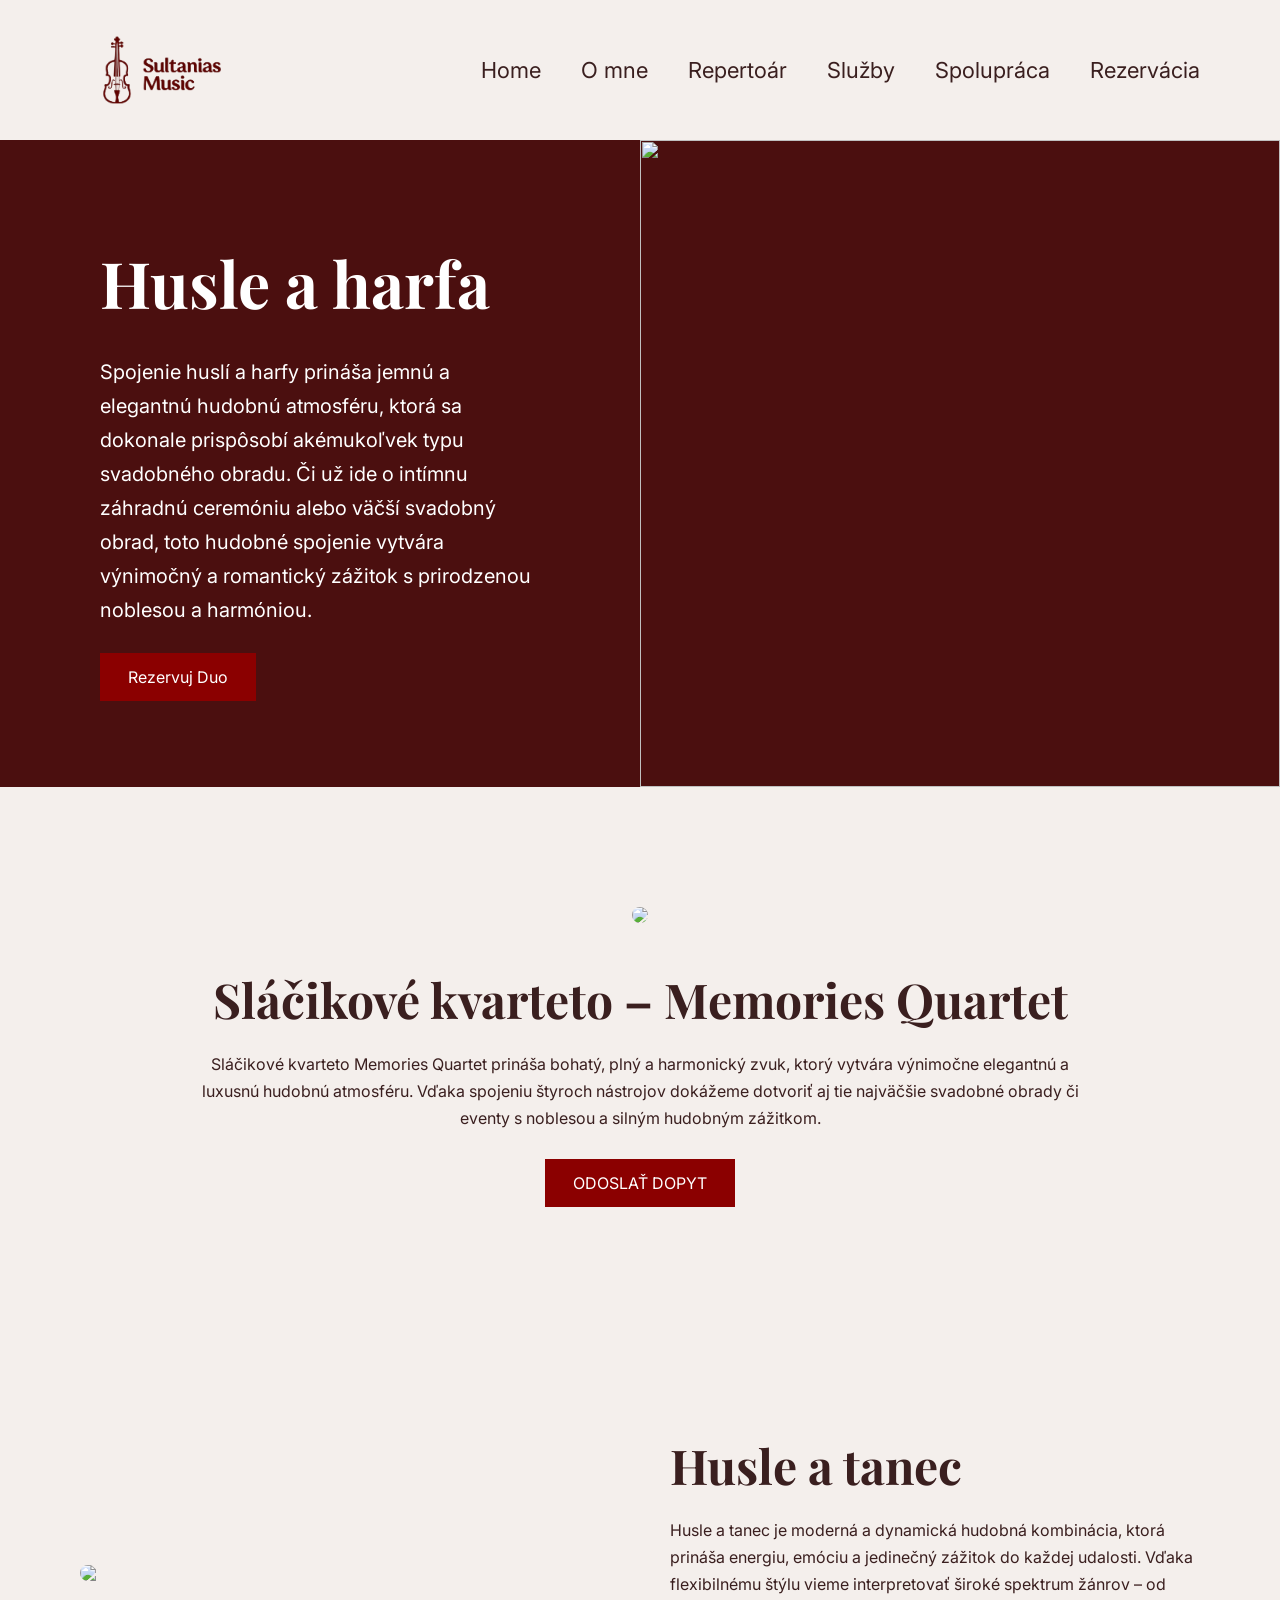
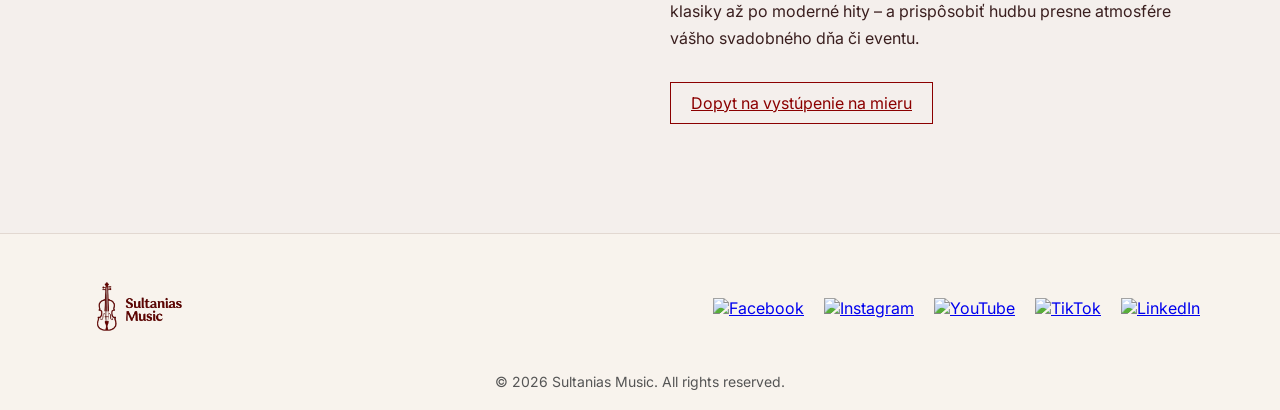
==== collaboration.html @ 27b5620c "Add files via upload" ====
<!DOCTYPE html>
<html lang="sk">
<head>
  <meta charset="UTF-8">
  <meta name="viewport" content="width=device-width, initial-scale=1.0">
  <title>Spolupráca – Sultanias Music</title>

  <link href="https://fonts.googleapis.com/css2?family=Playfair+Display:wght@400;600&family=Inter:wght@300;400&display=swap" rel="stylesheet">
  <link rel="stylesheet" href="style.css">
</head>

<body>

<!-- HEADER (aynı header) -->
<header class="header">
  <img src="images/logo.png" alt="Sultanias Music">
  <nav>
    <a href="index.html">Home</a>
    <a href="index.html#about">O mne</a>
    <a href="index.html#repertoar">Repertoár</a>
    <a href="index.html#services">Služby</a>
    <a href="collaboration.html">Spolupráca</a>
    <a href="index.html#kontakt">Rezervácia</a>
  </nav>
</header>

<!-- ===================== -->
<!-- HERO – Husle a harfa -->
<!-- ===================== -->
<section class="spolupraca-hero" style="background:#4b0f0f; color:white; display:grid; grid-template-columns:1fr 1fr;">

  <div style="padding:100px;">
    <h1 style="font-family:'Playfair Display',serif; font-size:64px; margin-bottom:30px;">
      Husle a harfa
    </h1>

    <p style="font-size:20px; line-height:1.7; margin-bottom:40px;">
      Spojenie huslí a harfy prináša jemnú a elegantnú hudobnú atmosféru,
      ktorá sa dokonale prispôsobí akémukoľvek typu svadobného obradu.
      Či už ide o intímnu záhradnú ceremóniu alebo väčší svadobný obrad,
      toto hudobné spojenie vytvára výnimočný a romantický zážitok
      s prirodzenou noblesou a harmóniou.
    </p>

    <a href="index.html#kontakt" class="btn">Rezervuj Duo</a>
  </div>

  <img src="images/harp-violin.jpg" style="width:100%; height:100%; object-fit:cover;">
</section>


<!-- ===================== -->
<!-- KVARTETO -->
<!-- ===================== -->
<section style="padding:120px 80px; text-align:center;">

  <img src="images/quartet.jpg" style="width:100%; max-width:900px; border-radius:10px; margin-bottom:40px;">

  <h2 style="font-family:'Playfair Display',serif; font-size:48px; margin-bottom:20px;">
    Sláčikové kvarteto – Memories Quartet
  </h2>

  <p style="max-width:900px; margin:0 auto 40px; line-height:1.7;">
    Sláčikové kvarteto Memories Quartet prináša bohatý, plný a harmonický zvuk,
    ktorý vytvára výnimočne elegantnú a luxusnú hudobnú atmosféru.
    Vďaka spojeniu štyroch nástrojov dokážeme dotvoriť aj tie najväčšie
    svadobné obrady či eventy s noblesou a silným hudobným zážitkom.
  </p>

  <a href="index.html#kontakt" class="btn">ODOSLAŤ DOPYT</a>
</section>


<!-- ===================== -->
<!-- HUSLE & TANEC -->
<!-- ===================== -->
<section style="padding:120px 80px; display:grid; grid-template-columns:1fr 1fr; gap:60px; align-items:center;">

  <img src="images/violin-dance.jpg" style="width:100%; border-radius:10px;">

  <div>
    <h2 style="font-family:'Playfair Display',serif; font-size:48px; margin-bottom:20px;">
      Husle a tanec
    </h2>

    <p style="line-height:1.7; margin-bottom:40px;">
      Husle a tanec je moderná a dynamická hudobná kombinácia,
      ktorá prináša energiu, emóciu a jedinečný zážitok do každej udalosti.
      Vďaka flexibilnému štýlu vieme interpretovať široké spektrum žánrov
      – od klasiky až po moderné hity – a prispôsobiť hudbu presne atmosfére
      vášho svadobného dňa či eventu.
    </p>

    <a href="index.html#kontakt" class="btn-outline">Dopyt na vystúpenie na mieru</a>
  </div>

</section>
<footer class="site-footer">

  <div class="footer-inner">

    <!-- LEFT: LOGO -->
    <div class="footer-left">
      <img src="images/logo.png" alt="Sultanias Music Logo">
    </div>

    <!-- RIGHT: SOCIAL ICONS -->
    <div class="footer-right">
      <a href="#" aria-label="Facebook">
        <img src="images/facebook.svg" alt="Facebook">
      </a>

      <a href="#" aria-label="Instagram">
        <img src="images/instagram.svg" alt="Instagram">
      </a>

      <a href="#" aria-label="YouTube">
        <img src="images/youtube.svg" alt="YouTube">
      </a>

      <a href="#" aria-label="TikTok">
        <img src="images/tiktok.svg" alt="TikTok">
      </a>

      <a href="#" aria-label="LinkedIn">
        <img src="images/linkedin.svg" alt="LinkedIn">
      </a>
    </div>

  </div>

  <!-- COPYRIGHT -->
  <div class="footer-bottom">
    © 2026 Sultanias Music. All rights reserved.
  </div>

</footer>

</body>
</html>
---- style.css ----
* {
  margin: 0;
  padding: 0;
  box-sizing: border-box;
  }

html {
scroll-behavior: smooth;
}

body {
font-family: 'Inter', sans-serif;
background: #f4efec;
color: #3a1f1f;
}

/* HEADER */
/* ========================= */
/* HEADER – FIXED ALIGNMENT */
/* ========================= */

.header {
  display: flex;
  align-items: center;
  justify-content: space-between; /* ← kritik nokta */
  padding: 25px 80px;
}

/* LOGO */
.header img {
  height: 90px;
  object-fit: contain;
  padding: 0;
}

/* NAV */
nav {
  display: flex;
  gap: 40px;
}

nav a {
  font-size: 22px;
  text-decoration: none;
  color: #3a1f1f;
  position: relative;
}

/* NAV HOVER – subtle underline */
nav a::after {
  content: "";
  position: absolute;
  bottom: -6px;
  left: 0;
  width: 0;
  height: 2px;
  background: #8b0000;
  transition: 0.3s;
}

nav a:hover::after {
  width: 100%;
}



/* HERO */
.hero {
text-align: center;
padding: 120px 20px;
}

.hero h1 {
font-family: 'Playfair Display', serif;
font-size: 72px;
max-width: 1200px;
margin: auto;
}
/* TEXT */
.hero p {
  font-family: 'Playfair Display', serif;
  font-size: 26px;
  line-height: 1.6;
}

/* BUTTON (bottom right) */
.hero .btn {
  position: absolute;
  bottom: 5%;
  right: 20%;
}
.hero img {
width: 40%;
margin: 50px 0;
border-radius: 10px;
}

.hero-bottom {
display: flex;
justify-content: space-between;
max-width: 800px;
margin: 40px auto;
}

/* BUTTONS */
.btn {
background: #8b0000;
color: white;
padding: 14px 28px;
text-decoration: none;
transition: 0.3s;
}

.btn:hover {
transform: translateY(-2px);
}

.btn-outline {
border: 1px solid #8b0000;
padding: 10px 20px;
color: #8b0000;
transition: 0.3s;
}

.btn-outline:hover {
background: #8b0000;
color: white;
}

/* SERVICES */
.services {
padding: 100px 80px;
}

.services h2 {
text-align: center;
margin-bottom: 60px;
font-family: 'Playfair Display', serif;
font-size: 72px;
  line-height: 1.6;
}

.service {
  display: grid;
  grid-template-columns: 120px 1fr auto;
  align-items: center;
  padding: 25px;
  margin-bottom: 15px;
  background: #ece7e4;
  transition: 0.3s;
}

.service:hover {
transform: scale(1.01);
}

.service img {
  width: 100px;
  height: 100px;
  object-fit: cover;
  border-radius: 8px;
}

/* ABOUT */
.about {
  display: grid;
  grid-template-columns: 1fr 1fr;
  padding: 100px 80px;
  gap: 60px;
  align-items: start;
}

/* başlık full width */
.about-title {
  text-align: center;
  margin-bottom: 60px;
  font-family: 'Playfair Display', serif;
  font-size: 72px;
  line-height: 1.6;
  grid-column: 1 / -1;
}
/* IMAGE */
.about img {
  width: 100%;
  border-radius: 10px;
}

/* RIGHT SIDE CONTAINER */
.about div {
  display: flex;
  flex-direction: column;
  position: relative;
  min-height: 100%;
  padding-bottom: 80px;
}

/* TITLE */
.about h2 {
  font-family: 'Playfair Display', serif;
  font-size: 36px;
  margin-bottom: 20px;
}

/* TEXT */
.about p {
  font-family: 'Playfair Display', serif;
  font-size: 26px;
  line-height: 1.6;
}

/* BUTTON (bottom right) */
.about .btn {
  position: absolute;
  bottom: 0;
  right: 0;
}

/* GRID */
.grid {
display: grid;
grid-template-columns: repeat(3, 1fr);
gap: 40px;
}

/* KONTAKT SECTION */
.kontakt {
  padding: 100px 80px;
}
.kontakt-title {
  text-align: center;
  margin-bottom: 60px;
  font-family: 'Playfair Display', serif;
  font-size: 72px;
  line-height: 1.6;
}
/* 2 COLUMN LAYOUT */
.kontakt-wrapper {
  display: grid;
  grid-template-columns: 1fr 1fr;
  gap: 80px;
  align-items: start;
}

/* LEFT SIDE */
.kontakt-info h2 {
  font-family: 'Playfair Display', serif;
  font-size: 42px;
  margin-bottom: 20px;
}

.kontakt-info p {
  font-family: 'Inter', sans-serif;
  font-size: 18px;
  line-height: 1.6;
  margin-bottom: 15px;
}

/* RIGHT SIDE */
.kontakt-form h3 {
  font-family: 'Playfair Display', serif;
  font-size: 28px;
  margin-bottom: 20px;
}

/* FORM */
form {
  display: flex;
  flex-direction: column;
  gap: 12px;
}

input, textarea {
  padding: 12px;
  border: 1px solid #ccc;
  font-family: 'Inter', sans-serif;
}

button {
  background: #8b0000;
  color: white;
  padding: 14px;
  border: none;
  cursor: pointer;
  transition: 0.3s;
}

button:hover {
  transform: translateY(-2px);
}

/* MOBILE */
@media (max-width: 768px) {
  .kontakt-wrapper {
    grid-template-columns: 1fr;
    gap: 40px;
  }
}

/* ANIMATION */
.fade-in {
opacity: 0;
transform: translateY(30px);
animation: fadeIn 1s ease forwards;
}

@keyframes fadeIn {
to {
opacity: 1;
transform: translateY(0);
}
}

/* RESPONSIVE */
@media (max-width: 768px) {

.hero h1 {
font-size: 36px;
}

.hero-bottom {
flex-direction: column;
gap: 20px;
}

.about {
grid-template-columns: 1fr;
}

.service {
grid-template-columns: 1fr;
text-align: center;
}

.grid {
grid-template-columns: 1fr;
}
}
/* REPERTOAR FIX */
.repertoar {
padding: 100px 80px;
background: #f4efec;
}

.repertoar h2 {
text-align: center;
font-family: 'Playfair Display', serif;
font-size: 36px;
margin-bottom: 20px;
font-size: 72px;
line-height: 1.6;
}

.repertoar-text {
max-width: 1400px;
margin: 0 auto 60px;
text-align: center;
line-height: 1.7;
font-family: 'Playfair Display', serif;
font-size: 26px;
}

.repertoar-grid {
display: grid;
grid-template-columns: repeat(3, 1fr);
gap: 40px;
}

.repertoar-box {
background: #ece7e4;
padding: 30px;
}

.repertoar-box h3 {
margin-bottom: 20px;
font-size: 16px;
letter-spacing: 1px;
}

.repertoar-box ul {
list-style: none;
padding: 0;
}

.repertoar-box li {
margin-bottom: 8px;
font-size: 14px;
}

/* MOBILE FIX */
@media (max-width: 768px) {
.repertoar {
padding: 60px 20px;
}

.repertoar-grid {
grid-template-columns: 1fr;
}
}
/* SPOLUPRACA */
.spolupraca {
padding: 100px 80px;
background: #f4efec;
}

.spolupraca h2 {

text-align: center;
font-family: 'Playfair Display', serif;
font-size: 36px;
margin-bottom: 60px;
font-size: 72px;
line-height: 1.6;
}

/* GRID */
.spolupraca-grid {
display: grid;
grid-template-columns: repeat(3, 1fr);
gap: 40px;
}

/* BOX */
.spolupraca-box {
background: #ece7e4;
padding: 40px;
transition: 0.3s;
}

/* HOVER (premium effect) */
.spolupraca-box:hover {
transform: translateY(-5px);
}

/* TITLE */
.spolupraca-box h3 {
font-family: 'Playfair Display', serif;
font-size: 36px;
margin-bottom: 20px;
}

/* TEXT */
.spolupraca-box p {
font-size: 20px;
line-height: 1.7;
}

/* MOBILE */
@media (max-width: 768px) {
.spolupraca {
padding: 60px 20px;
}

.spolupraca-grid {
grid-template-columns: 1fr;
}
}
/* ========================= */
/* FOOTER */
/* ========================= */

.site-footer {
  background: #f8f3ed;
  padding: 40px 80px 20px;
  border-top: 1px solid #e2d8d1;
}

.footer-inner {
  display: flex;
  justify-content: space-between;
  align-items: center;
}

/* LOGO */
.footer-left img {
  height: 65px;
}

/* SOCIAL ICONS */
.footer-right {
  display: flex;
  gap: 20px;
}

.footer-right img {
  width: 22px;
  height: 22px;
  transition: transform 0.3s, opacity 0.3s;
}

.footer-right img:hover {
  transform: translateY(-3px);
  opacity: 0.7;
}

/* COPYRIGHT */
.footer-bottom {
  text-align: center;
  margin-top: 30px;
  font-size: 14px;
  color: #555;
}

/* MOBILE */
@media (max-width: 768px) {
  .footer-inner {
    flex-direction: column;
    gap: 25px;
  }
}
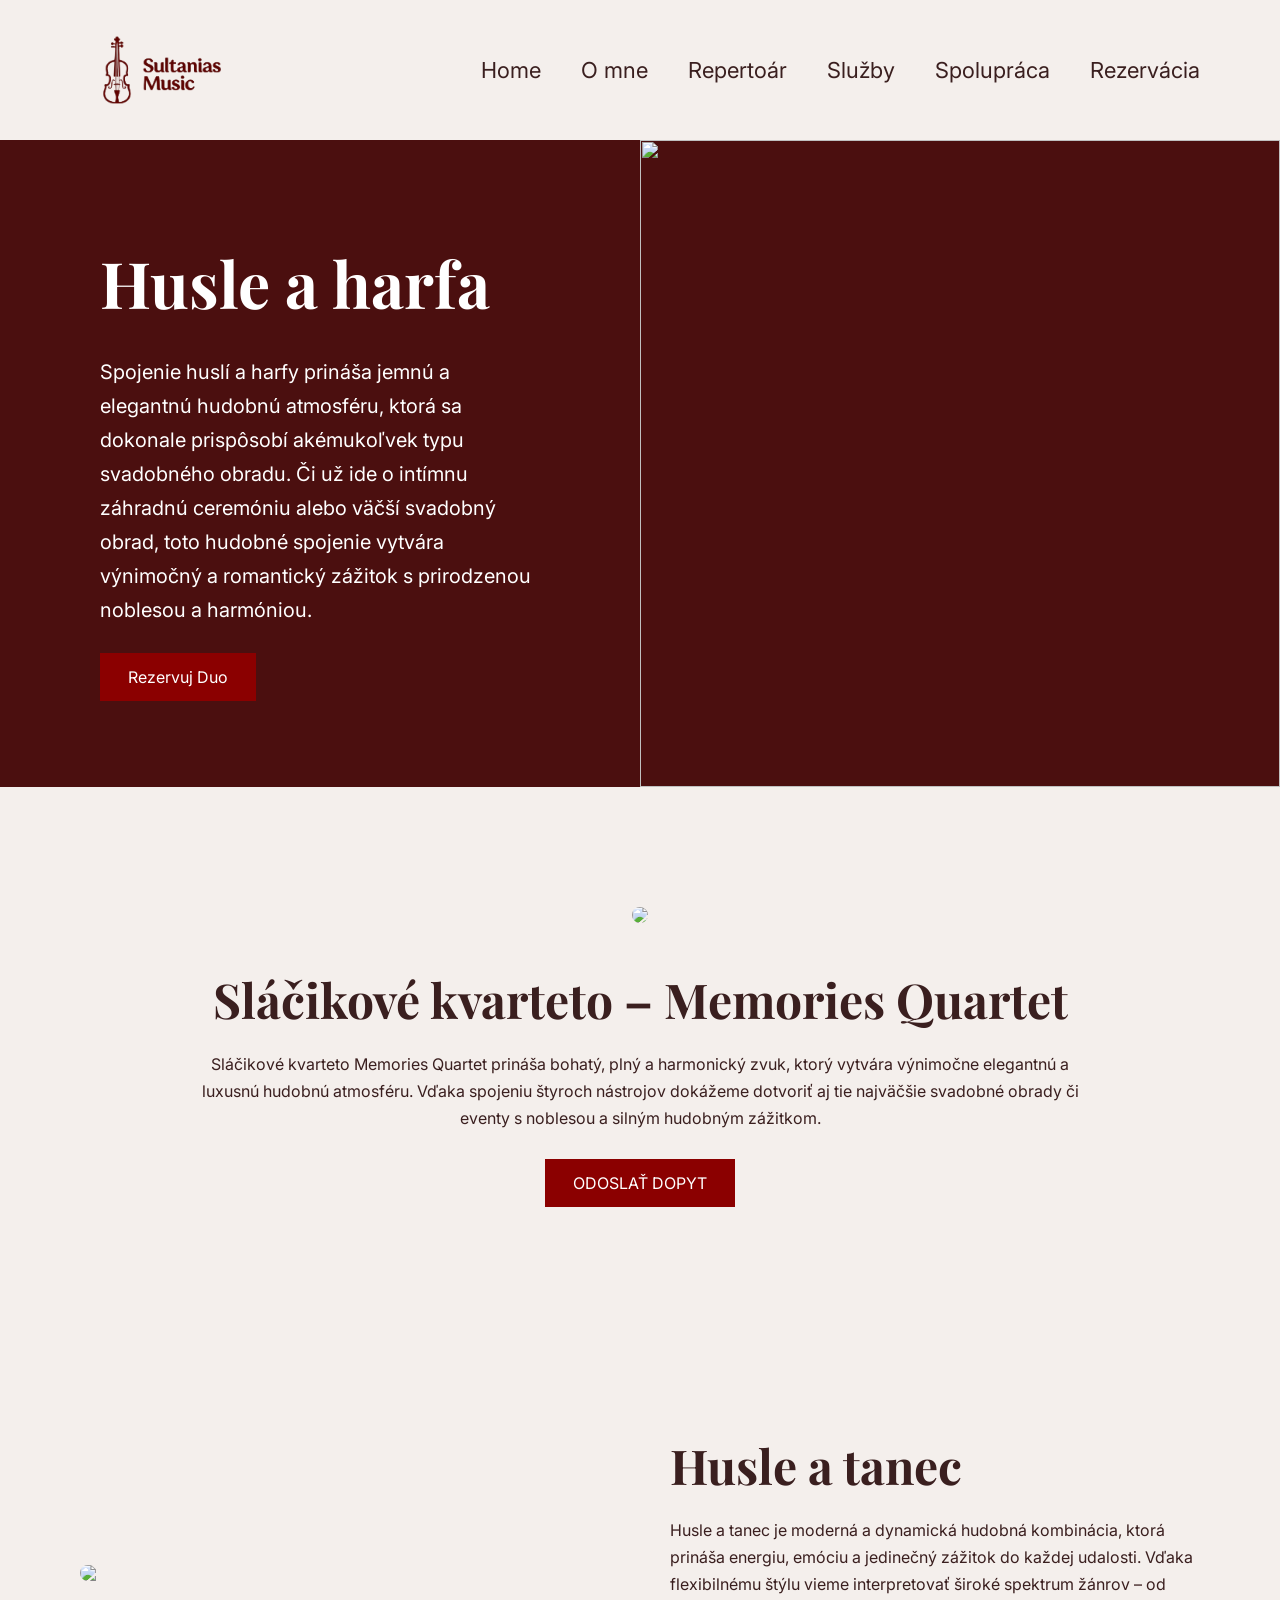
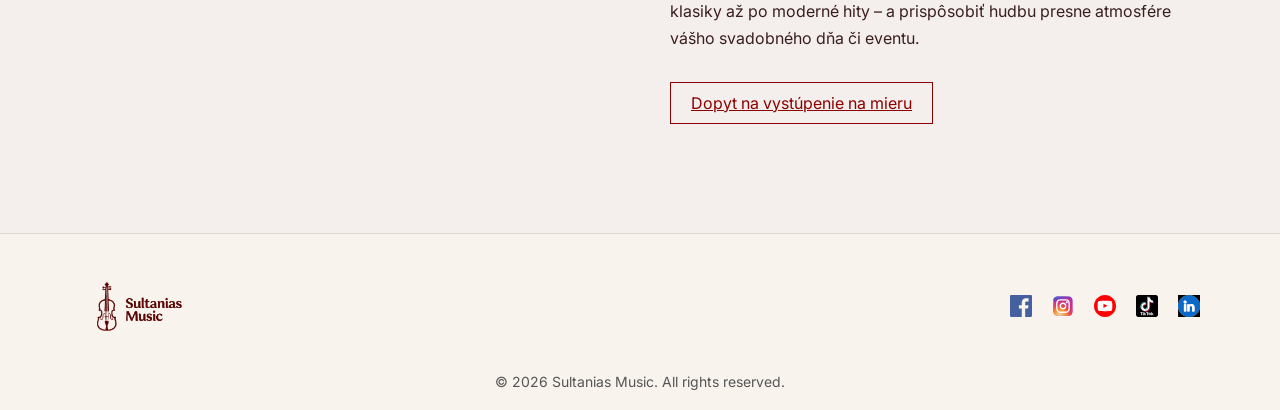
==== commit 00874c7c: "Add files via upload" ====
--- a/collaboration.html
+++ b/collaboration.html
@@ -13,7 +13,14 @@
 
 <!-- HEADER (aynı header) -->
 <header class="header">
-  <img src="images/logo.png" alt="Sultanias Music">
+   <img src="images/logo.png" alt="Sultanias Music">
+
+  <div class="hamburger">
+    <span></span>
+    <span></span>
+    <span></span>
+  </div>
+
   <nav>
     <a href="index.html">Home</a>
     <a href="index.html#about">O mne</a>
--- a/style.css
+++ b/style.css
@@ -507,4 +507,56 @@
     gap: 25px;
   }
 }
-
+/* ========================= */
+/* HAMBURGER MENU */
+/* ========================= */
+
+.hamburger {
+  display: none;
+  flex-direction: column;
+  gap: 6px;
+  cursor: pointer;
+}
+
+.hamburger span {
+  width: 26px;
+  height: 3px;
+  background: #3a1f1f;
+  transition: 0.3s;
+}
+
+/* ========================= */
+/* MOBILE NAV */
+/* ========================= */
+
+@media (max-width: 768px) {
+
+  /* Show hamburger */
+  .hamburger {
+    display: flex;
+  }
+
+  /* Hide nav initially */
+  nav {
+    position: absolute;
+    top: 90px;
+    right: 0;
+    background: #f4efec;
+    width: 100%;
+    flex-direction: column;
+    align-items: center;
+    gap: 25px;
+    padding: 40px 0;
+    display: none;
+    border-top: 1px solid #ddd;
+  }
+
+  nav.active {
+    display: flex;
+  }
+
+  nav a {
+    font-size: 20px;
+  }
+}
+
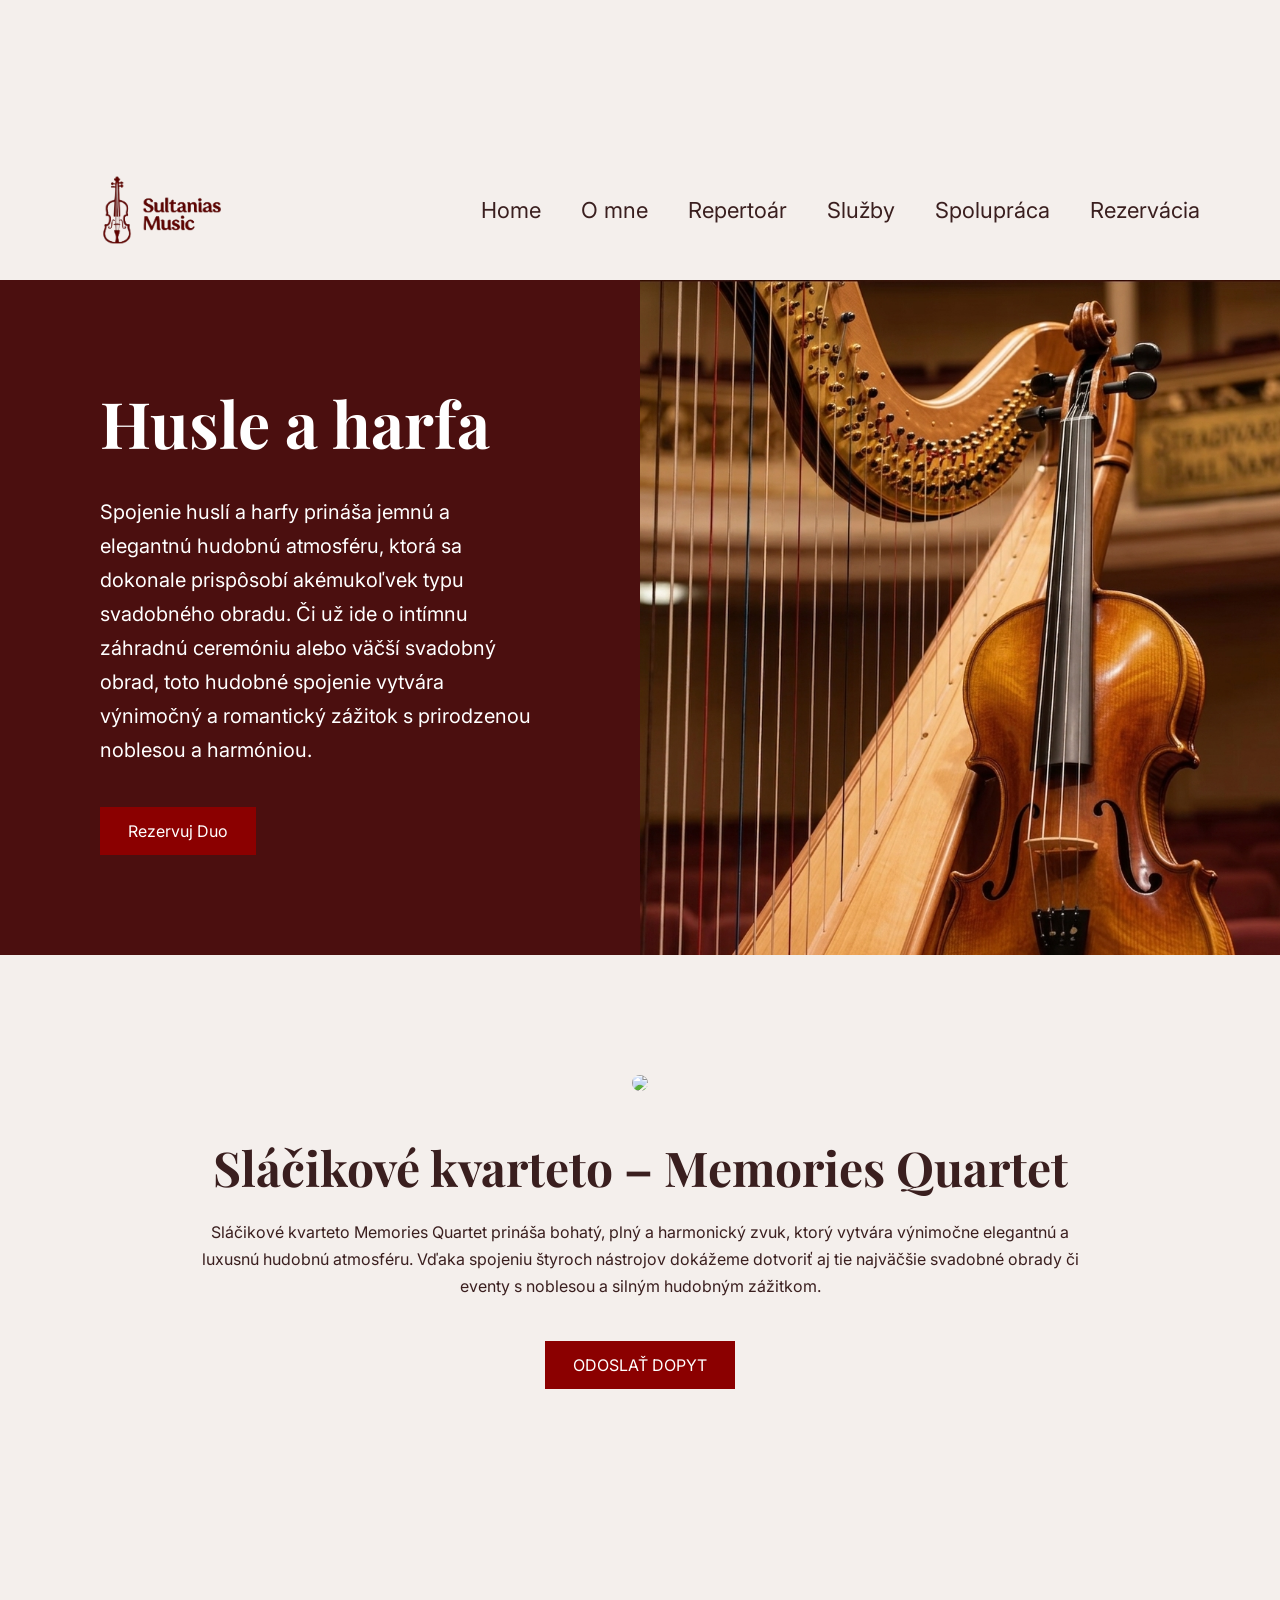
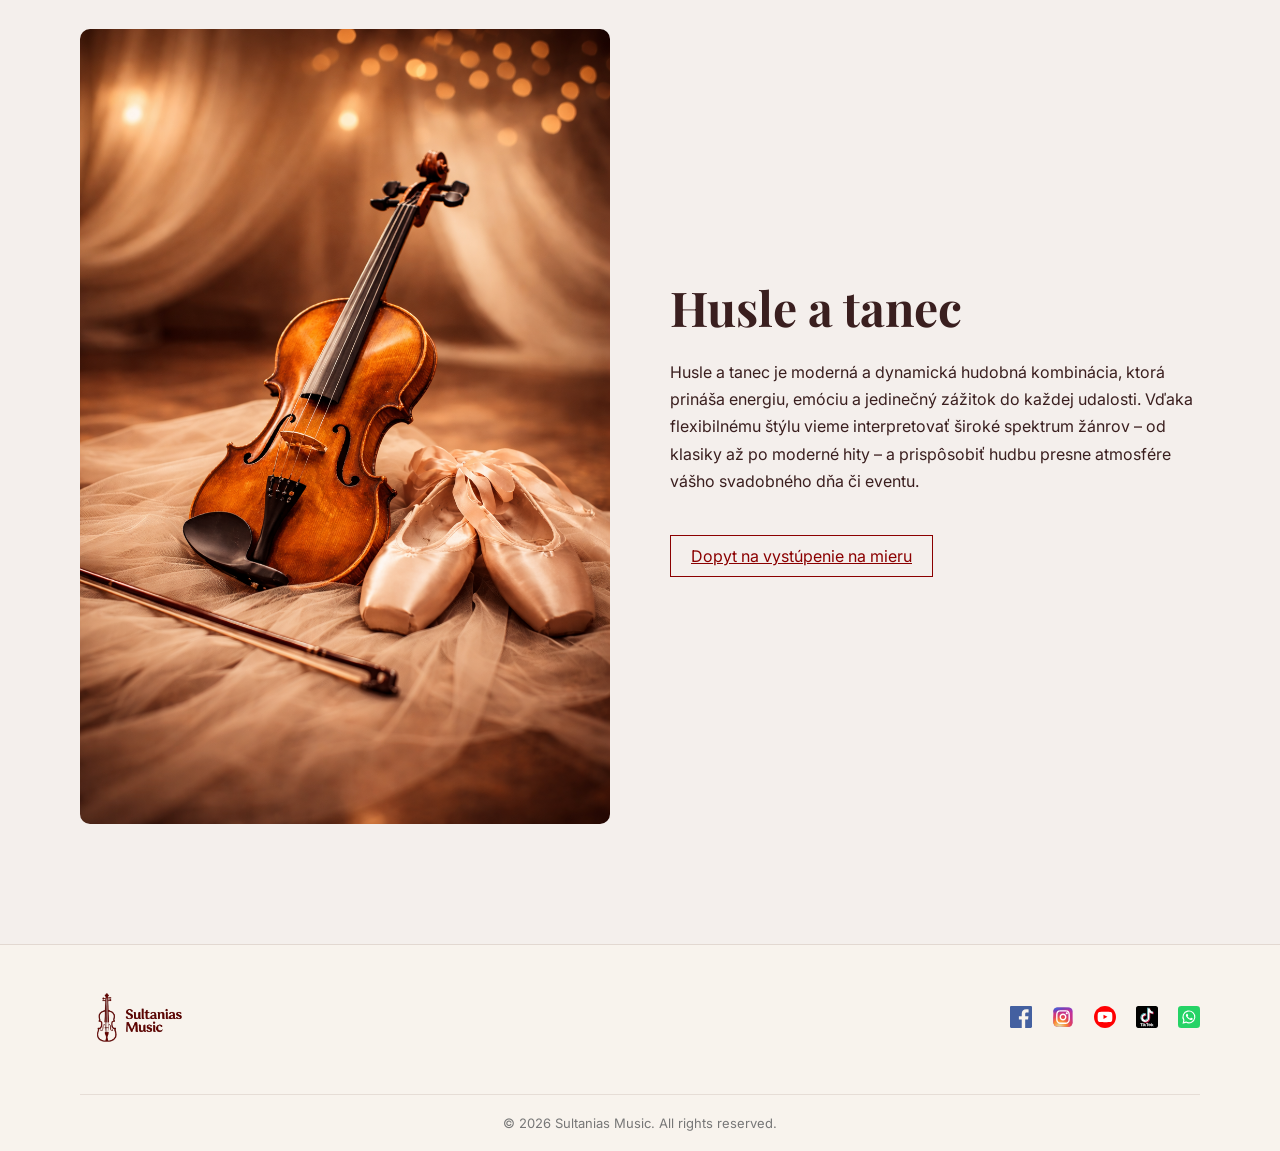
==== commit 1a7e5244: "Add files via upload" ====
--- a/collaboration.html
+++ b/collaboration.html
@@ -21,7 +21,7 @@
     <span></span>
   </div>
 
-  <nav>
+  <nav id="main-nav">
     <a href="index.html">Home</a>
     <a href="index.html#about">O mne</a>
     <a href="index.html#repertoar">Repertoár</a>
@@ -130,7 +130,7 @@
       </a>
 
       <a href="#" aria-label="LinkedIn">
-        <img src="images/linkedin.svg" alt="LinkedIn">
+        <img src="images/whatsapp.svg" alt="Whatsapp">
       </a>
     </div>
 
@@ -142,6 +142,7 @@
   </div>
 
 </footer>
-
+<script src="https://cdn.jsdelivr.net/npm/emailjs-com@3/dist/email.min.js"></script>
+<script src="main.js"></script>
 </body>
 </html>
--- a/style.css
+++ b/style.css
@@ -1,36 +1,38 @@
+/* ========================= */
+/* RESET */
+/* ========================= */
+
 * {
   margin: 0;
   padding: 0;
   box-sizing: border-box;
-  }
+}
 
 html {
-scroll-behavior: smooth;
+  scroll-behavior: smooth;
 }
 
 body {
-font-family: 'Inter', sans-serif;
-background: #f4efec;
-color: #3a1f1f;
-}
-
+  font-family: 'Inter', sans-serif;
+  background: #f4efec;
+  color: #3a1f1f;
+}
+
+/* ========================= */
 /* HEADER */
-/* ========================= */
-/* HEADER – FIXED ALIGNMENT */
 /* ========================= */
 
 .header {
   display: flex;
   align-items: center;
-  justify-content: space-between; /* ← kritik nokta */
+  justify-content: space-between;
   padding: 25px 80px;
-}
-
-/* LOGO */
+  position: relative;
+}
+
 .header img {
   height: 90px;
   object-fit: contain;
-  padding: 0;
 }
 
 /* NAV */
@@ -46,7 +48,6 @@
   position: relative;
 }
 
-/* NAV HOVER – subtle underline */
 nav a::after {
   content: "";
   position: absolute;
@@ -55,89 +56,120 @@
   width: 0;
   height: 2px;
   background: #8b0000;
-  transition: 0.3s;
+  transition: 0.3s ease;
 }
 
 nav a:hover::after {
   width: 100%;
 }
 
-
-
+/* ========================= */
+/* HAMBURGER */
+/* ========================= */
+
+.hamburger {
+  display: none;
+  flex-direction: column;
+  gap: 6px;
+  cursor: pointer;
+}
+
+.hamburger span {
+  width: 26px;
+  height: 3px;
+  background: #3a1f1f;
+  transition: 0.3s ease;
+}
+
+.hamburger.active span:nth-child(1) {
+  transform: rotate(45deg) translate(5px, 5px);
+}
+.hamburger.active span:nth-child(2) {
+  opacity: 0;
+}
+.hamburger.active span:nth-child(3) {
+  transform: rotate(-45deg) translate(6px, -6px);
+}
+
+/* ========================= */
 /* HERO */
+/* ========================= */
+
 .hero {
-text-align: center;
-padding: 120px 20px;
+  text-align: center;
+  padding: 120px 20px;
 }
 
 .hero h1 {
-font-family: 'Playfair Display', serif;
-font-size: 72px;
-max-width: 1200px;
-margin: auto;
-}
-/* TEXT */
+  font-family: 'Playfair Display', serif;
+  font-size: 72px;
+  max-width: 1200px;
+  margin: auto;
+}
+
 .hero p {
   font-family: 'Playfair Display', serif;
   font-size: 26px;
   line-height: 1.6;
 }
 
-/* BUTTON (bottom right) */
-.hero .btn {
-  position: absolute;
-  bottom: 5%;
-  right: 20%;
-}
 .hero img {
-width: 40%;
-margin: 50px 0;
-border-radius: 10px;
-}
-
-.hero-bottom {
-display: flex;
-justify-content: space-between;
-max-width: 800px;
-margin: 40px auto;
-}
-
+  width: 40%;
+  margin: 50px 0;
+  border-radius: 10px;
+  transition: transform 0.4s ease;
+}
+
+.hero img:hover {
+  transform: scale(1.02);
+}
+
+/* ========================= */
 /* BUTTONS */
+/* ========================= */
+
+.btn,
+.btn-outline {
+  display: inline-block;
+  transition: background 0.3s ease, transform 0.3s ease;
+}
+
 .btn {
-background: #8b0000;
-color: white;
-padding: 14px 28px;
-text-decoration: none;
-transition: 0.3s;
-}
-
-.btn:hover {
-transform: translateY(-2px);
+  background: #8b0000;
+  color: white;
+  padding: 14px 28px;
+  text-decoration: none;
 }
 
 .btn-outline {
-border: 1px solid #8b0000;
-padding: 10px 20px;
-color: #8b0000;
-transition: 0.3s;
-}
-
+  border: 1px solid #8b0000;
+  padding: 10px 20px;
+  color: #8b0000;
+}
+
+.btn:hover,
 .btn-outline:hover {
-background: #8b0000;
-color: white;
-}
-
+  transform: translateY(-2px);
+}
+
+.btn-outline:hover {
+  background: #8b0000;
+  color: #fff;
+}
+
+/* ========================= */
 /* SERVICES */
+/* ========================= */
+
 .services {
-padding: 100px 80px;
+  padding: 100px 80px;
 }
 
 .services h2 {
-text-align: center;
-margin-bottom: 60px;
-font-family: 'Playfair Display', serif;
-font-size: 72px;
-  line-height: 1.6;
+  text-align: center;
+  margin-bottom: 60px;
+  font-family: 'Playfair Display', serif;
+  font-size: 72px;
 }
 
 .service {
@@ -145,13 +177,13 @@
   grid-template-columns: 120px 1fr auto;
   align-items: center;
   padding: 25px;
+  background: #ece7e4;
   margin-bottom: 15px;
-  background: #ece7e4;
-  transition: 0.3s;
+  transition: transform 0.3s ease;
 }
 
 .service:hover {
-transform: scale(1.01);
+  transform: translateY(-5px);
 }
 
 .service img {
@@ -161,299 +193,173 @@
   border-radius: 8px;
 }
 
+/* ========================= */
 /* ABOUT */
+/* ========================= */
+
 .about {
   display: grid;
   grid-template-columns: 1fr 1fr;
   padding: 100px 80px;
   gap: 60px;
-  align-items: start;
-}
-
-/* başlık full width */
+}
+
 .about-title {
-  text-align: center;
-  margin-bottom: 60px;
-  font-family: 'Playfair Display', serif;
-  font-size: 72px;
-  line-height: 1.6;
   grid-column: 1 / -1;
-}
-/* IMAGE */
+  text-align: center;
+  font-family: 'Playfair Display', serif;
+  font-size: 72px;
+}
+
 .about img {
   width: 100%;
   border-radius: 10px;
-}
-
-/* RIGHT SIDE CONTAINER */
-.about div {
-  display: flex;
-  flex-direction: column;
-  position: relative;
-  min-height: 100%;
-  padding-bottom: 80px;
-}
-
-/* TITLE */
-.about h2 {
-  font-family: 'Playfair Display', serif;
-  font-size: 36px;
-  margin-bottom: 20px;
-}
-
-/* TEXT */
+  transition: transform 0.4s ease;
+}
+
+.about img:hover {
+  transform: scale(1.02);
+}
+
 .about p {
   font-family: 'Playfair Display', serif;
   font-size: 26px;
   line-height: 1.6;
 }
 
-/* BUTTON (bottom right) */
 .about .btn {
-  position: absolute;
-  bottom: 0;
-  right: 0;
-}
-
-/* GRID */
-.grid {
-display: grid;
-grid-template-columns: repeat(3, 1fr);
-gap: 40px;
-}
-
-/* KONTAKT SECTION */
+  margin-top: 30px;
+}
+
+/* ========================= */
+/* REPERTOAR */
+/* ========================= */
+
+.repertoar {
+  padding: 100px 80px;
+}
+
+.repertoar h2 {
+  text-align: center;
+  font-family: 'Playfair Display', serif;
+  font-size: 72px;
+}
+
+.repertoar-text {
+  text-align: center;
+  max-width: 1400px;
+  margin: 0 auto 60px;
+  font-size: 26px;
+}
+
+.repertoar-grid {
+  display: grid;
+  grid-template-columns: repeat(3, 1fr);
+  gap: 40px;
+}
+
+.repertoar-box {
+  background: #ece7e4;
+  padding: 30px;
+}
+
+/* ========================= */
+/* SPOLUPRACA */
+/* ========================= */
+
+.spolupraca {
+  padding: 100px 80px;
+}
+
+.spolupraca h2 {
+  text-align: center;
+  font-family: 'Playfair Display', serif;
+  font-size: 72px;
+}
+
+.spolupraca-grid {
+  display: grid;
+  grid-template-columns: repeat(3, 1fr);
+  gap: 40px;
+}
+
+.spolupraca-box {
+  background: #ece7e4;
+  padding: 40px;
+  transition: transform 0.3s ease;
+}
+
+.spolupraca-box:hover {
+  transform: translateY(-5px);
+}
+
+/* ========================= */
+/* KONTAKT / RESERVATION */
+/* ========================= */
+
 .kontakt {
-  padding: 100px 80px;
-}
+  padding: 140px 80px;
+}
+
 .kontakt-title {
   text-align: center;
-  margin-bottom: 60px;
-  font-family: 'Playfair Display', serif;
-  font-size: 72px;
-  line-height: 1.6;
-}
-/* 2 COLUMN LAYOUT */
+  font-family: 'Playfair Display', serif;
+  font-size: 72px;
+  margin-bottom: 100px;
+}
+
 .kontakt-wrapper {
   display: grid;
   grid-template-columns: 1fr 1fr;
-  gap: 80px;
-  align-items: start;
-}
-
-/* LEFT SIDE */
+  gap: 120px;
+}
+
 .kontakt-info h2 {
   font-family: 'Playfair Display', serif;
   font-size: 42px;
-  margin-bottom: 20px;
+  margin-bottom: 30px;
 }
 
 .kontakt-info p {
-  font-family: 'Inter', sans-serif;
   font-size: 18px;
-  line-height: 1.6;
-  margin-bottom: 15px;
-}
-
-/* RIGHT SIDE */
+  line-height: 1.8;
+  margin-bottom: 18px;
+}
+
 .kontakt-form h3 {
   font-family: 'Playfair Display', serif;
-  font-size: 28px;
-  margin-bottom: 20px;
-}
-
-/* FORM */
-form {
+  font-size: 32px;
+  margin-bottom: 30px;
+}
+
+.kontakt-form form {
   display: flex;
   flex-direction: column;
-  gap: 12px;
-}
-
-input, textarea {
-  padding: 12px;
+  gap: 16px;
+}
+
+.kontakt-form input,
+.kontakt-form textarea {
+  padding: 14px;
+  font-size: 16px;
   border: 1px solid #ccc;
-  font-family: 'Inter', sans-serif;
-}
-
-button {
+}
+
+.kontakt-form button {
+  margin-top: 20px;
+  width: 100%;
   background: #8b0000;
-  color: white;
-  padding: 14px;
+  color: #fff;
+  padding: 16px;
   border: none;
   cursor: pointer;
-  transition: 0.3s;
-}
-
-button:hover {
-  transform: translateY(-2px);
-}
-
-/* MOBILE */
-@media (max-width: 768px) {
-  .kontakt-wrapper {
-    grid-template-columns: 1fr;
-    gap: 40px;
-  }
-}
-
-/* ANIMATION */
-.fade-in {
-opacity: 0;
-transform: translateY(30px);
-animation: fadeIn 1s ease forwards;
-}
-
-@keyframes fadeIn {
-to {
-opacity: 1;
-transform: translateY(0);
-}
-}
-
-/* RESPONSIVE */
-@media (max-width: 768px) {
-
-.hero h1 {
-font-size: 36px;
-}
-
-.hero-bottom {
-flex-direction: column;
-gap: 20px;
-}
-
-.about {
-grid-template-columns: 1fr;
-}
-
-.service {
-grid-template-columns: 1fr;
-text-align: center;
-}
-
-.grid {
-grid-template-columns: 1fr;
-}
-}
-/* REPERTOAR FIX */
-.repertoar {
-padding: 100px 80px;
-background: #f4efec;
-}
-
-.repertoar h2 {
-text-align: center;
-font-family: 'Playfair Display', serif;
-font-size: 36px;
-margin-bottom: 20px;
-font-size: 72px;
-line-height: 1.6;
-}
-
-.repertoar-text {
-max-width: 1400px;
-margin: 0 auto 60px;
-text-align: center;
-line-height: 1.7;
-font-family: 'Playfair Display', serif;
-font-size: 26px;
-}
-
-.repertoar-grid {
-display: grid;
-grid-template-columns: repeat(3, 1fr);
-gap: 40px;
-}
-
-.repertoar-box {
-background: #ece7e4;
-padding: 30px;
-}
-
-.repertoar-box h3 {
-margin-bottom: 20px;
-font-size: 16px;
-letter-spacing: 1px;
-}
-
-.repertoar-box ul {
-list-style: none;
-padding: 0;
-}
-
-.repertoar-box li {
-margin-bottom: 8px;
-font-size: 14px;
-}
-
-/* MOBILE FIX */
-@media (max-width: 768px) {
-.repertoar {
-padding: 60px 20px;
-}
-
-.repertoar-grid {
-grid-template-columns: 1fr;
-}
-}
-/* SPOLUPRACA */
-.spolupraca {
-padding: 100px 80px;
-background: #f4efec;
-}
-
-.spolupraca h2 {
-
-text-align: center;
-font-family: 'Playfair Display', serif;
-font-size: 36px;
-margin-bottom: 60px;
-font-size: 72px;
-line-height: 1.6;
-}
-
-/* GRID */
-.spolupraca-grid {
-display: grid;
-grid-template-columns: repeat(3, 1fr);
-gap: 40px;
-}
-
-/* BOX */
-.spolupraca-box {
-background: #ece7e4;
-padding: 40px;
-transition: 0.3s;
-}
-
-/* HOVER (premium effect) */
-.spolupraca-box:hover {
-transform: translateY(-5px);
-}
-
-/* TITLE */
-.spolupraca-box h3 {
-font-family: 'Playfair Display', serif;
-font-size: 36px;
-margin-bottom: 20px;
-}
-
-/* TEXT */
-.spolupraca-box p {
-font-size: 20px;
-line-height: 1.7;
-}
-
-/* MOBILE */
-@media (max-width: 768px) {
-.spolupraca {
-padding: 60px 20px;
-}
-
-.spolupraca-grid {
-grid-template-columns: 1fr;
-}
-}
+  transition: background 0.3s ease;
+}
+
+.kontakt-form button:hover {
+  background: #6f0000;
+}
+
 /* ========================= */
 /* FOOTER */
 /* ========================= */
@@ -470,12 +376,10 @@
   align-items: center;
 }
 
-/* LOGO */
 .footer-left img {
   height: 65px;
 }
 
-/* SOCIAL ICONS */
 .footer-right {
   display: flex;
   gap: 20px;
@@ -483,80 +387,101 @@
 
 .footer-right img {
   width: 22px;
-  height: 22px;
-  transition: transform 0.3s, opacity 0.3s;
+  transition: transform 0.3s ease;
 }
 
 .footer-right img:hover {
   transform: translateY(-3px);
-  opacity: 0.7;
-}
-
-/* COPYRIGHT */
+}
+
 .footer-bottom {
-  text-align: center;
-  margin-top: 30px;
-  font-size: 14px;
-  color: #555;
-}
-
+  margin-top: 40px;
+  padding-top: 20px;
+  border-top: 1px solid #e6ddd6;
+  text-align: center;
+  font-size: 13px;
+  color: #777;
+}
+
+/* ========================= */
 /* MOBILE */
+/* ========================= */
+
 @media (max-width: 768px) {
-  .footer-inner {
-    flex-direction: column;
-    gap: 25px;
-  }
-}
-/* ========================= */
-/* HAMBURGER MENU */
-/* ========================= */
-
-.hamburger {
-  display: none;
-  flex-direction: column;
-  gap: 6px;
-  cursor: pointer;
-}
-
-.hamburger span {
-  width: 26px;
-  height: 3px;
-  background: #3a1f1f;
-  transition: 0.3s;
-}
-
-/* ========================= */
-/* MOBILE NAV */
-/* ========================= */
-
-@media (max-width: 768px) {
-
-  /* Show hamburger */
+
+  .header {
+    padding: 20px;
+  }
+
   .hamburger {
     display: flex;
   }
 
-  /* Hide nav initially */
-  nav {
+  #main-nav {
     position: absolute;
-    top: 90px;
+    top: 100%;
     right: 0;
+    width: 100%;
     background: #f4efec;
-    width: 100%;
     flex-direction: column;
     align-items: center;
     gap: 25px;
     padding: 40px 0;
     display: none;
-    border-top: 1px solid #ddd;
-  }
-
-  nav.active {
+    z-index: 999;
+  }
+
+  #main-nav.active {
     display: flex;
   }
 
   nav a {
     font-size: 20px;
   }
-}
-
+
+  .hero h1 {
+    font-size: 36px;
+  }
+
+  .about,
+  .repertoar-grid,
+  .spolupraca-grid,
+  .kontakt-wrapper {
+    grid-template-columns: 1fr;
+  }
+
+  .site-footer .footer-inner {
+    flex-direction: column;
+    gap: 20px;
+  }
+}
+
+@media (min-width: 769px) {
+  #main-nav {
+    display: flex !important;
+  }
+}
+/* ========================= */
+/* STICKY HEADER */
+/* ========================= */
+
+.header {
+  position: sticky;
+  top: 0;
+  z-index: 1000;
+  background: #f4efec;
+}
+
+/* Sayfa içeriği header altına girmesin */
+body {
+  padding-top: 140px; /* header yüksekliği ≈ 90px + padding */
+}
+
+/* Shrink state */
+.header.shrink {
+  padding: 15px 80px;
+}
+
+.header.shrink img {
+  height: 70px;
+}
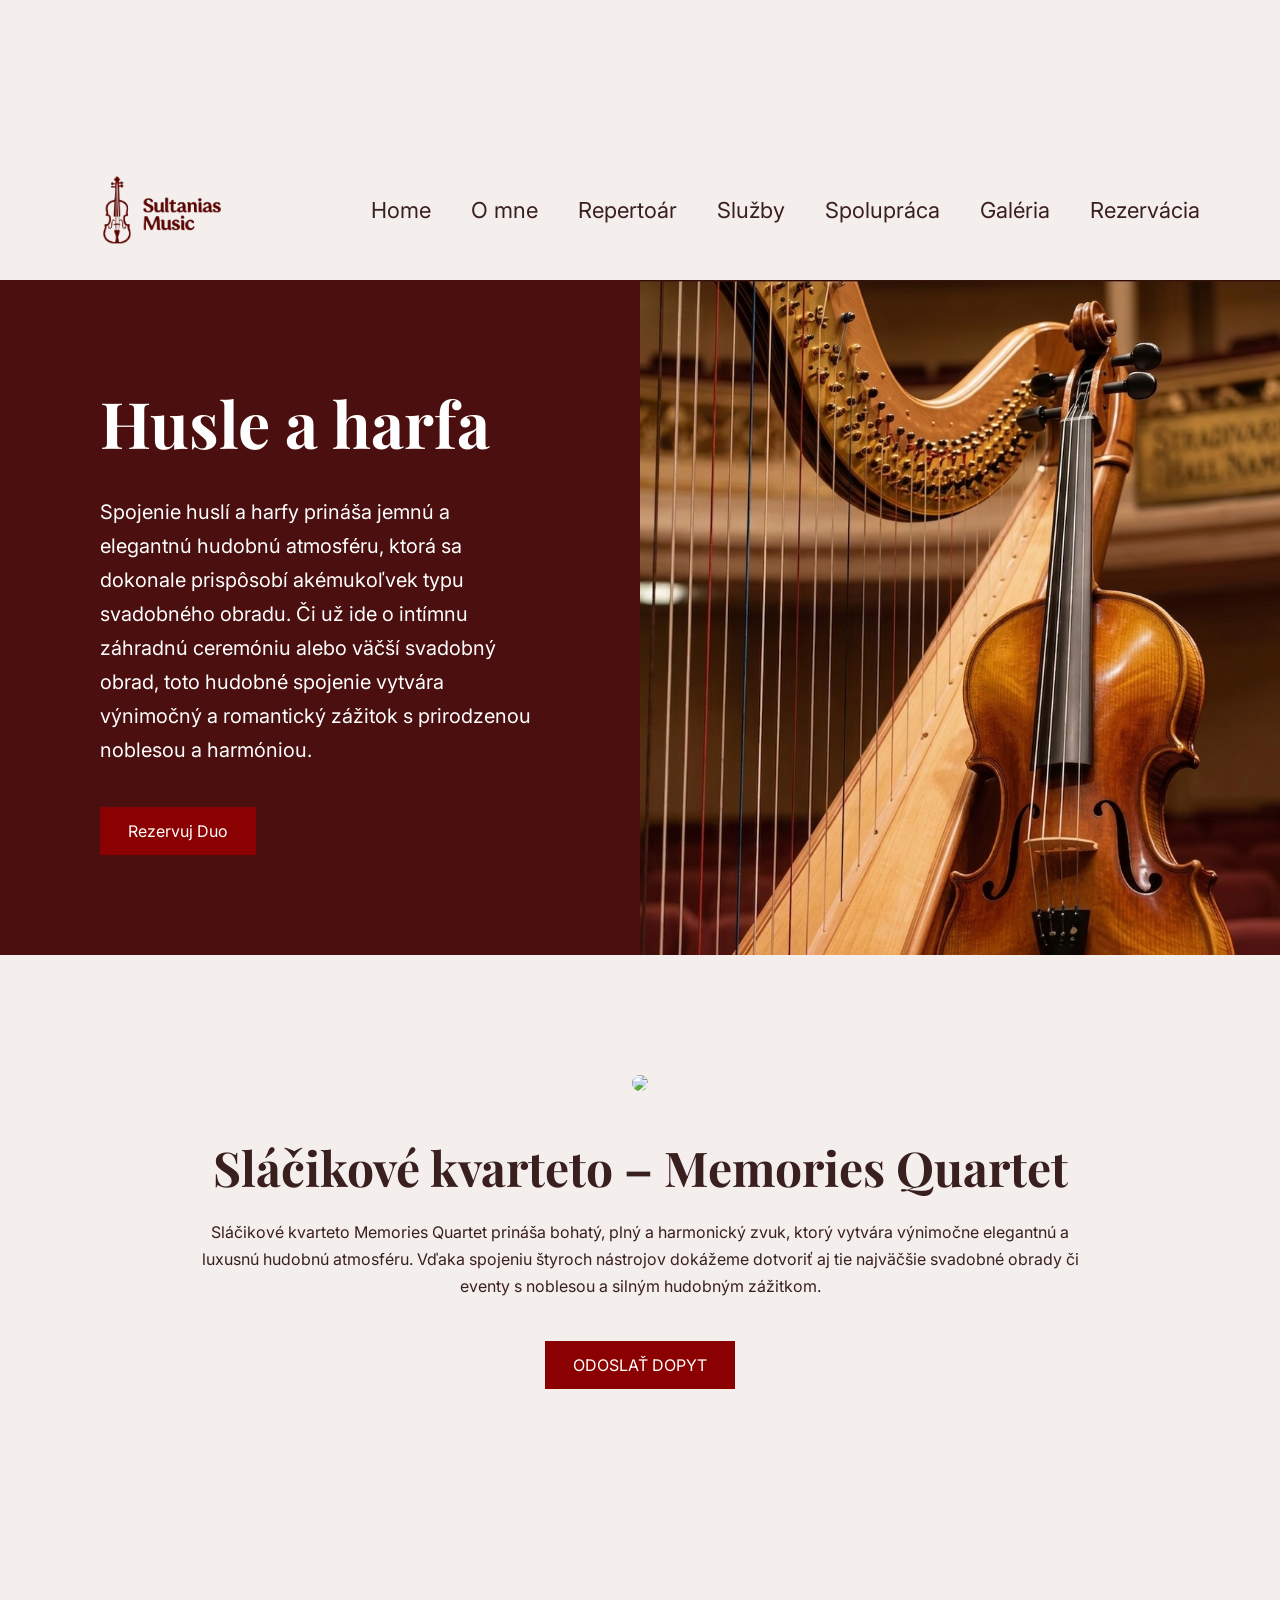
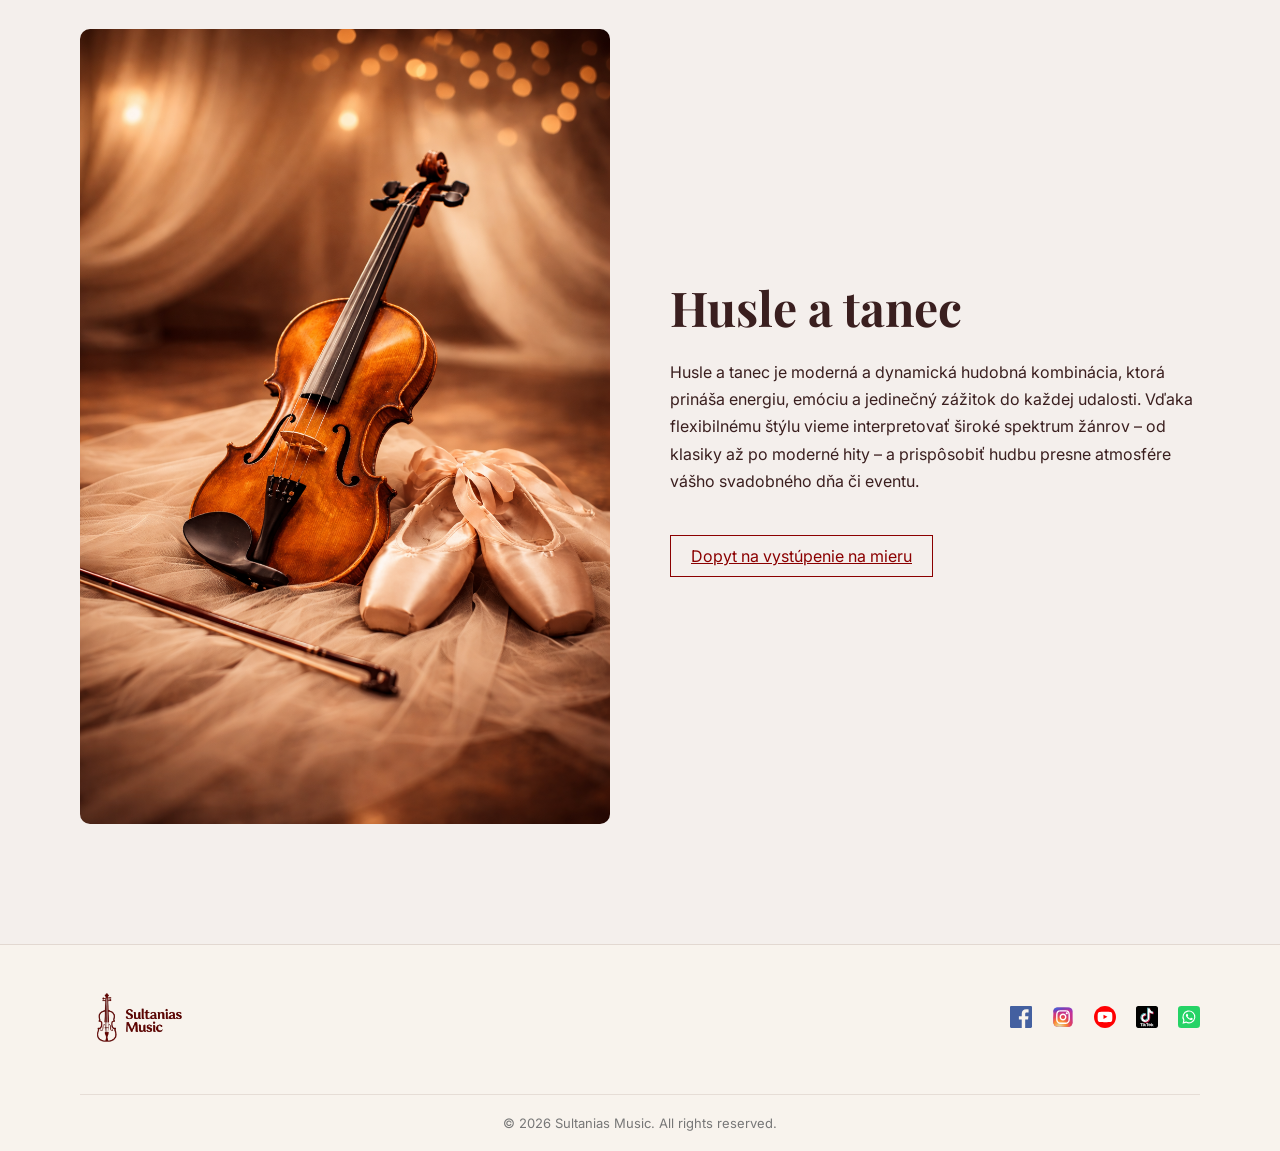
==== commit 367acfeb: "Add files via upload" ====
--- a/collaboration.html
+++ b/collaboration.html
@@ -21,12 +21,13 @@
     <span></span>
   </div>
 
-  <nav id="main-nav">
+ <nav id="main-nav">
     <a href="index.html">Home</a>
     <a href="index.html#about">O mne</a>
     <a href="index.html#repertoar">Repertoár</a>
     <a href="index.html#services">Služby</a>
     <a href="collaboration.html">Spolupráca</a>
+    <a href="gallery.html">Galéria</a>
     <a href="index.html#kontakt">Rezervácia</a>
   </nav>
 </header>
@@ -117,7 +118,7 @@
         <img src="images/facebook.svg" alt="Facebook">
       </a>
 
-      <a href="#" aria-label="Instagram">
+      <a href="https://www.instagram.com/sultaniasmusic" target="_blank" aria-label="Instagram">
         <img src="images/instagram.svg" alt="Instagram">
       </a>
 
@@ -129,7 +130,7 @@
         <img src="images/tiktok.svg" alt="TikTok">
       </a>
 
-      <a href="#" aria-label="LinkedIn">
+      <a href="https://wa.me/421940262533?text=Dobry%20den%2C%0AKontaktne%20udaje%20som%20ziskal%20z%20vasej%20webovej%20stranky.%20Chcel%20by%20som%20ziskat%20informacie%20o%20vasich%20sluzbach." target="_blank" aria-label="Whatsapp">
         <img src="images/whatsapp.svg" alt="Whatsapp">
       </a>
     </div>
--- a/style.css
+++ b/style.css
@@ -16,6 +16,17 @@
   font-family: 'Inter', sans-serif;
   background: #f4efec;
   color: #3a1f1f;
+  padding-top: 140px;
+}
+
+/* ========================= */
+/* CONTAINER (🔥 EN ÖNEMLİ) */
+/* ========================= */
+
+.container {
+  max-width: 1400px;
+  margin: 0 auto;
+  width: 100%;
 }
 
 /* ========================= */
@@ -27,7 +38,12 @@
   align-items: center;
   justify-content: space-between;
   padding: 25px 80px;
-  position: relative;
+  position: sticky;
+  top: 0;
+  z-index: 1000;
+  background: #f4efec;
+  max-width: 1400px;
+  margin: 0 auto;
 }
 
 .header img {
@@ -117,11 +133,25 @@
   width: 40%;
   margin: 50px 0;
   border-radius: 10px;
-  transition: transform 0.4s ease;
-}
-
-.hero img:hover {
-  transform: scale(1.02);
+}
+
+/* ========================= */
+/* GALLERY HERO */
+/* ========================= */
+
+.gallery-hero {
+  text-align: center;
+  padding: 120px 20px;
+}
+
+.gallery-hero h1 {
+  font-family: 'Playfair Display', serif;
+  font-size: 64px;
+}
+
+.gallery-hero p {
+  font-size: 22px;
+  margin-top: 10px;
 }
 
 /* ========================= */
@@ -131,7 +161,7 @@
 .btn,
 .btn-outline {
   display: inline-block;
-  transition: background 0.3s ease, transform 0.3s ease;
+  transition: 0.3s;
 }
 
 .btn {
@@ -154,210 +184,120 @@
 
 .btn-outline:hover {
   background: #8b0000;
-  color: #fff;
-}
-
-/* ========================= */
-/* SERVICES */
-/* ========================= */
-
-.services {
+  color: white;
+}
+
+/* ========================= */
+/* GALLERY */
+/* ========================= */
+
+.gallery {
   padding: 100px 80px;
 }
 
-.services h2 {
-  text-align: center;
-  margin-bottom: 60px;
-  font-family: 'Playfair Display', serif;
-  font-size: 72px;
-}
-
-.service {
-  display: grid;
-  grid-template-columns: 120px 1fr auto;
-  align-items: center;
-  padding: 25px;
-  background: #ece7e4;
-  margin-bottom: 15px;
-  transition: transform 0.3s ease;
-}
-
-.service:hover {
-  transform: translateY(-5px);
-}
-
-.service img {
-  width: 100px;
-  height: 100px;
-  object-fit: cover;
-  border-radius: 8px;
-}
-
-/* ========================= */
-/* ABOUT */
-/* ========================= */
-
-.about {
-  display: grid;
-  grid-template-columns: 1fr 1fr;
-  padding: 100px 80px;
-  gap: 60px;
-}
-
-.about-title {
-  grid-column: 1 / -1;
+.gallery-title {
   text-align: center;
   font-family: 'Playfair Display', serif;
   font-size: 72px;
-}
-
-.about img {
-  width: 100%;
+  margin-bottom: 60px;
+}
+
+.gallery-grid {
+  display: grid;
+  grid-template-columns: repeat(4, 1fr);
+  gap: 20px;
+}
+
+.gallery-grid img {
+  width: 100%;
+  aspect-ratio: 1 / 1;
+  object-fit: cover;
   border-radius: 10px;
-  transition: transform 0.4s ease;
-}
-
-.about img:hover {
-  transform: scale(1.02);
-}
-
-.about p {
-  font-family: 'Playfair Display', serif;
-  font-size: 26px;
-  line-height: 1.6;
-}
-
-.about .btn {
-  margin-top: 30px;
-}
-
-/* ========================= */
-/* REPERTOAR */
-/* ========================= */
-
-.repertoar {
+  cursor: pointer;
+  transition: 0.3s;
+}
+
+.gallery-grid img:hover {
+  transform: scale(1.05);
+}
+
+/* ========================= */
+/* LIGHTBOX */
+/* ========================= */
+
+.lightbox {
+  position: fixed;
+  top: 0;
+  left: 0;
+  width: 100%;
+  height: 100%;
+  background: rgba(0,0,0,0.9);
+  display: none;
+  align-items: center;
+  justify-content: center;
+  z-index: 9999;
+}
+
+.lightbox img {
+  max-width: 90%;
+  max-height: 85%;
+  border-radius: 10px;
+}
+
+.lightbox.active {
+  display: flex;
+}
+
+.lightbox::after {
+  content: "✕";
+  position: absolute;
+  top: 30px;
+  right: 40px;
+  font-size: 40px;
+  color: white;
+  cursor: pointer;
+}
+
+/* ========================= */
+/* VIDEO */
+/* ========================= */
+
+.video-section {
   padding: 100px 80px;
 }
 
-.repertoar h2 {
-  text-align: center;
-  font-family: 'Playfair Display', serif;
-  font-size: 72px;
-}
-
-.repertoar-text {
-  text-align: center;
-  max-width: 1400px;
-  margin: 0 auto 60px;
-  font-size: 26px;
-}
-
-.repertoar-grid {
+.video-grid {
   display: grid;
-  grid-template-columns: repeat(3, 1fr);
-  gap: 40px;
-}
-
-.repertoar-box {
-  background: #ece7e4;
-  padding: 30px;
-}
-
-/* ========================= */
-/* SPOLUPRACA */
-/* ========================= */
-
-.spolupraca {
-  padding: 100px 80px;
-}
-
-.spolupraca h2 {
-  text-align: center;
-  font-family: 'Playfair Display', serif;
-  font-size: 72px;
-}
-
-.spolupraca-grid {
-  display: grid;
-  grid-template-columns: repeat(3, 1fr);
-  gap: 40px;
-}
-
-.spolupraca-box {
-  background: #ece7e4;
-  padding: 40px;
-  transition: transform 0.3s ease;
-}
-
-.spolupraca-box:hover {
-  transform: translateY(-5px);
-}
-
-/* ========================= */
-/* KONTAKT / RESERVATION */
-/* ========================= */
-
-.kontakt {
-  padding: 140px 80px;
-}
-
-.kontakt-title {
-  text-align: center;
-  font-family: 'Playfair Display', serif;
-  font-size: 72px;
-  margin-bottom: 100px;
-}
-
-.kontakt-wrapper {
-  display: grid;
-  grid-template-columns: 1fr 1fr;
-  gap: 120px;
-}
-
-.kontakt-info h2 {
-  font-family: 'Playfair Display', serif;
-  font-size: 42px;
-  margin-bottom: 30px;
-}
-
-.kontakt-info p {
-  font-size: 18px;
-  line-height: 1.8;
-  margin-bottom: 18px;
-}
-
-.kontakt-form h3 {
-  font-family: 'Playfair Display', serif;
-  font-size: 32px;
-  margin-bottom: 30px;
-}
-
-.kontakt-form form {
-  display: flex;
-  flex-direction: column;
-  gap: 16px;
-}
-
-.kontakt-form input,
-.kontakt-form textarea {
-  padding: 14px;
-  font-size: 16px;
-  border: 1px solid #ccc;
-}
-
-.kontakt-form button {
-  margin-top: 20px;
-  width: 100%;
-  background: #8b0000;
-  color: #fff;
-  padding: 16px;
-  border: none;
+  grid-template-columns: repeat(2, 1fr);
+  gap: 30px;
+}
+
+.video-thumb {
+  position: relative;
   cursor: pointer;
-  transition: background 0.3s ease;
-}
-
-.kontakt-form button:hover {
-  background: #6f0000;
+  border-radius: 10px;
+  overflow: hidden;
+}
+
+.video-thumb img {
+  width: 100%;
+  aspect-ratio: 16 / 9;
+  object-fit: cover;
+  transition: 0.3s;
+}
+
+.video-thumb:hover img {
+  transform: scale(1.05);
+}
+
+.video-thumb::after {
+  content: "▶";
+  position: absolute;
+  font-size: 50px;
+  color: white;
+  top: 50%;
+  left: 50%;
+  transform: translate(-50%, -50%);
 }
 
 /* ========================= */
@@ -374,6 +314,8 @@
   display: flex;
   justify-content: space-between;
   align-items: center;
+  max-width: 1400px;
+  margin: 0 auto;
 }
 
 .footer-left img {
@@ -387,11 +329,6 @@
 
 .footer-right img {
   width: 22px;
-  transition: transform 0.3s ease;
-}
-
-.footer-right img:hover {
-  transform: translateY(-3px);
 }
 
 .footer-bottom {
@@ -428,60 +365,22 @@
     gap: 25px;
     padding: 40px 0;
     display: none;
-    z-index: 999;
   }
 
   #main-nav.active {
     display: flex;
   }
 
-  nav a {
-    font-size: 20px;
-  }
-
-  .hero h1 {
-    font-size: 36px;
-  }
-
-  .about,
-  .repertoar-grid,
-  .spolupraca-grid,
-  .kontakt-wrapper {
+  .gallery-grid {
+    grid-template-columns: repeat(2, 1fr);
+  }
+
+  .video-grid {
     grid-template-columns: 1fr;
   }
 
-  .site-footer .footer-inner {
+  .footer-inner {
     flex-direction: column;
     gap: 20px;
   }
-}
-
-@media (min-width: 769px) {
-  #main-nav {
-    display: flex !important;
-  }
-}
-/* ========================= */
-/* STICKY HEADER */
-/* ========================= */
-
-.header {
-  position: sticky;
-  top: 0;
-  z-index: 1000;
-  background: #f4efec;
-}
-
-/* Sayfa içeriği header altına girmesin */
-body {
-  padding-top: 140px; /* header yüksekliği ≈ 90px + padding */
-}
-
-/* Shrink state */
-.header.shrink {
-  padding: 15px 80px;
-}
-
-.header.shrink img {
-  height: 70px;
 }
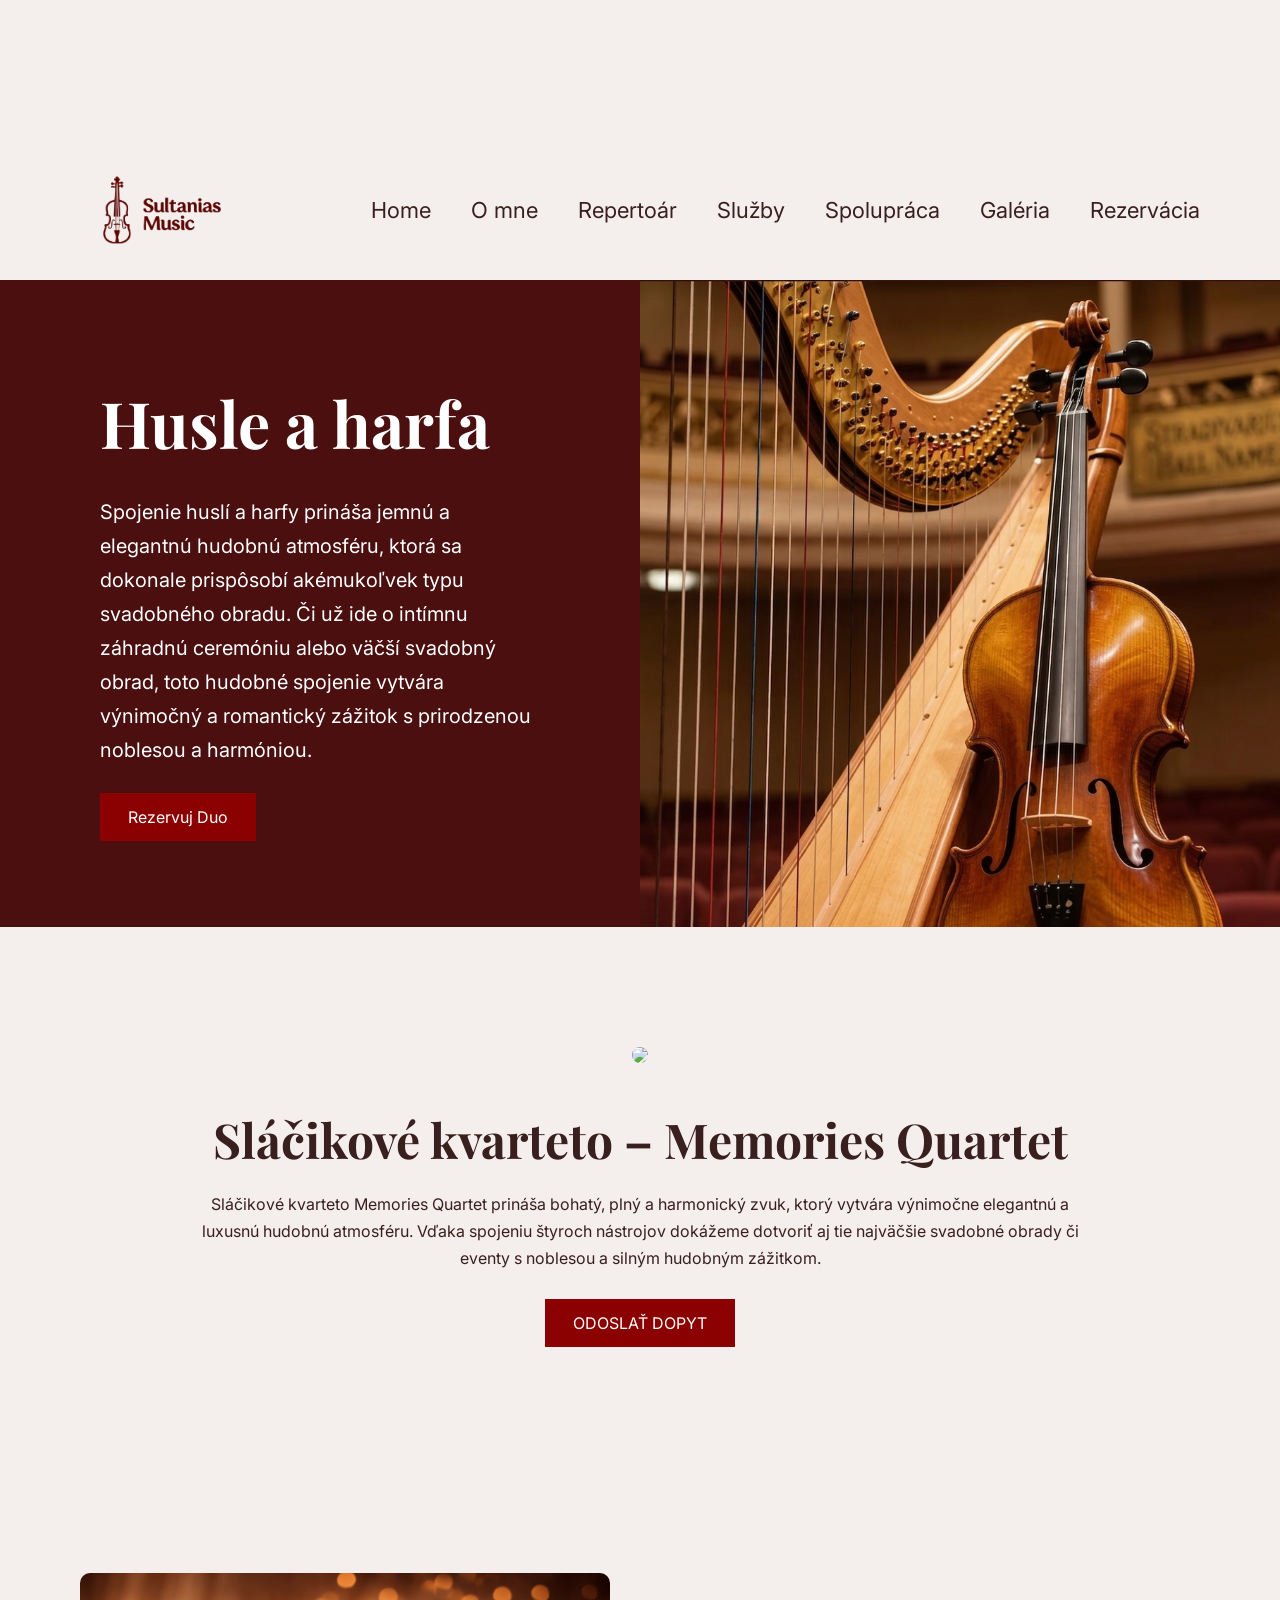
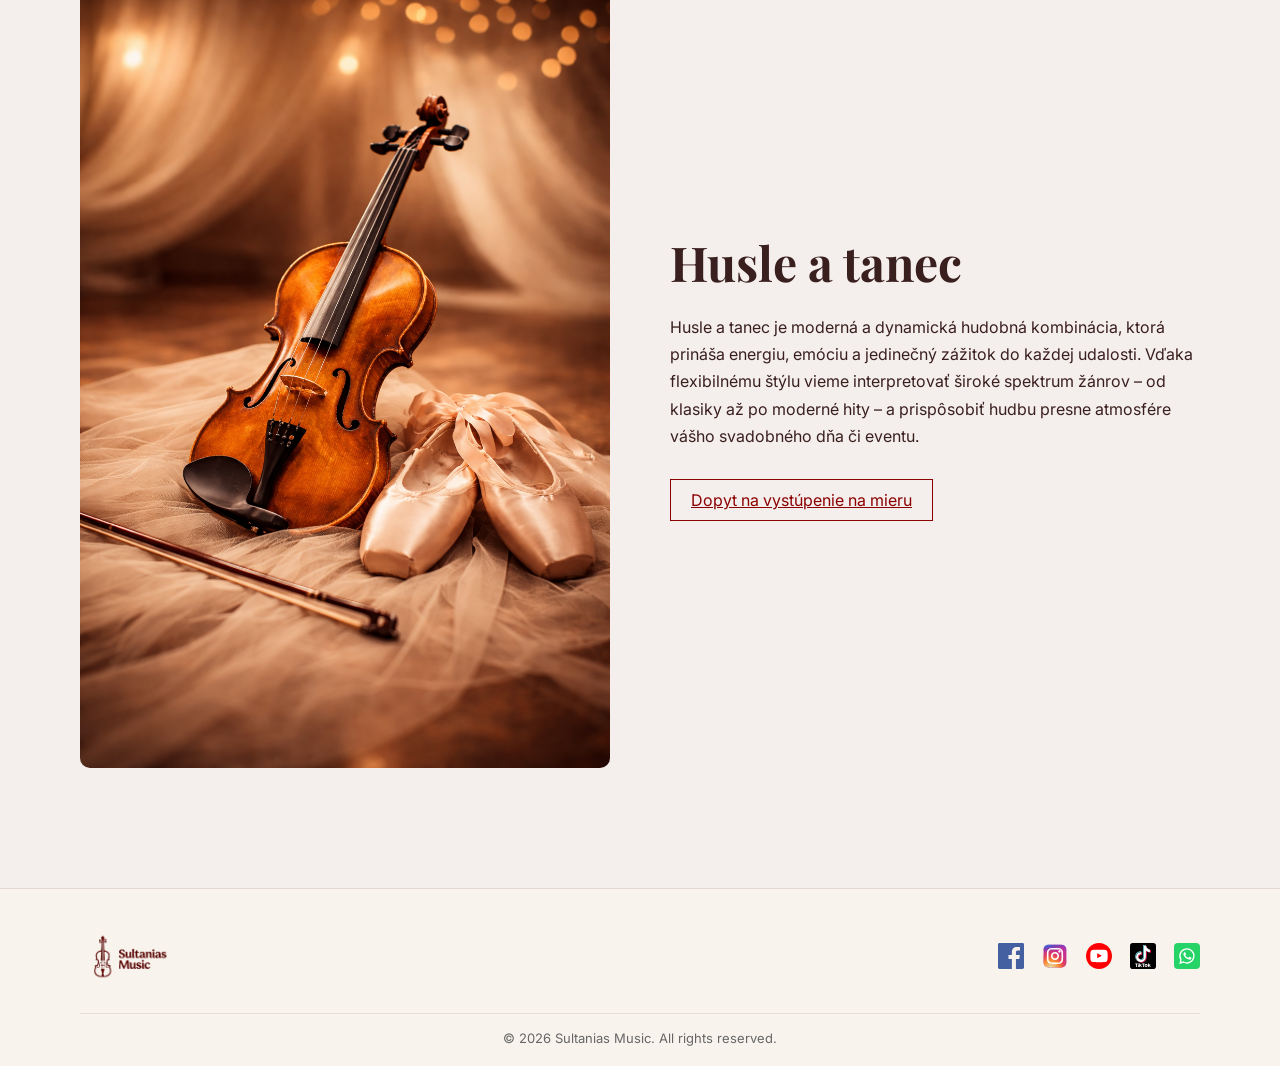
==== commit d1929bcd: "Add files via upload" ====
--- a/collaboration.html
+++ b/collaboration.html
@@ -122,7 +122,7 @@
         <img src="images/instagram.svg" alt="Instagram">
       </a>
 
-      <a href="#" aria-label="YouTube">
+      <a href="https://www.youtube.com/@SultaniasMusic_IvanaIvanic" target="_blank" aria-label="YouTube">
         <img src="images/youtube.svg" alt="YouTube">
       </a>
 
--- a/style.css
+++ b/style.css
@@ -20,13 +20,14 @@
 }
 
 /* ========================= */
-/* CONTAINER (🔥 EN ÖNEMLİ) */
+/* CONTAINER */
 /* ========================= */
 
 .container {
   max-width: 1400px;
   margin: 0 auto;
   width: 100%;
+  padding: 0 20px;
 }
 
 /* ========================= */
@@ -38,12 +39,10 @@
   align-items: center;
   justify-content: space-between;
   padding: 25px 80px;
+  background: #f4efec;
   position: sticky;
   top: 0;
   z-index: 1000;
-  background: #f4efec;
-  max-width: 1400px;
-  margin: 0 auto;
 }
 
 .header img {
@@ -72,7 +71,7 @@
   width: 0;
   height: 2px;
   background: #8b0000;
-  transition: 0.3s ease;
+  transition: 0.3s;
 }
 
 nav a:hover::after {
@@ -80,7 +79,731 @@
 }
 
 /* ========================= */
-/* HAMBURGER */
+/* HERO */
+/* ========================= */
+
+.hero {
+  text-align: center;
+  padding: 120px 20px;
+}
+
+.hero h1 {
+  font-family: 'Playfair Display', serif;
+  font-size: 72px;
+  max-width: 1200px;
+  margin: auto;
+}
+
+.hero p {
+  font-family: 'Playfair Display', serif;
+  font-size: 26px;
+  line-height: 1.6;
+}
+
+.hero img {
+  width: 40%;
+  margin: 50px 0;
+  border-radius: 10px;
+}
+
+.hero-bottom {
+  display: flex;
+  justify-content: center;
+  margin-top: 40px;
+}
+
+/* ========================= */
+/* BUTTONS */
+/* ========================= */
+
+.btn {
+  background: #8b0000;
+  color: white;
+  padding: 14px 28px;
+  text-decoration: none;
+  transition: 0.3s;
+}
+
+.btn:hover {
+  transform: translateY(-2px);
+}
+
+.btn-outline {
+  border: 1px solid #8b0000;
+  padding: 10px 20px;
+  color: #8b0000;
+  transition: 0.3s;
+}
+
+.btn-outline:hover {
+  background: #8b0000;
+  color: white;
+}
+
+/* ========================= */
+/* SERVICES */
+/* ========================= */
+
+.services {
+  padding: 100px 80px;
+}
+
+.services h2 {
+  text-align: center;
+  margin-bottom: 60px;
+  font-family: 'Playfair Display', serif;
+  font-size: 72px;
+}
+
+.service {
+  display: grid;
+  grid-template-columns: 120px 1fr auto;
+  align-items: center;
+  padding: 25px;
+  margin-bottom: 15px;
+  background: #ece7e4;
+}
+
+.service img {
+  width: 100px;
+  height: 100px;
+  object-fit: cover;
+  border-radius: 8px;
+}
+
+/* ========================= */
+/* ABOUT */
+/* ========================= */
+
+.about {
+  display: grid;
+  grid-template-columns: 1fr 1fr;
+  padding: 100px 80px;
+  gap: 60px;
+  align-items: start;
+}
+
+.about-title {
+  text-align: center;
+  margin-bottom: 60px;
+  font-family: 'Playfair Display', serif;
+  font-size: 72px;
+  grid-column: 1 / -1;
+}
+
+.about img {
+  width: 100%;
+  border-radius: 10px;
+}
+
+.about div {
+  display: flex;
+  flex-direction: column;
+  position: relative;
+  padding-bottom: 80px;
+}
+
+.about h2 {
+  font-family: 'Playfair Display', serif;
+  font-size: 36px;
+  margin-bottom: 20px;
+}
+
+.about p {
+  font-family: 'Playfair Display', serif;
+  font-size: 26px;
+  line-height: 1.6;
+}
+
+.about .btn {
+  position: absolute;
+  bottom: 0;
+  right: 0;
+}
+
+/* ========================= */
+/* REPERTOAR */
+/* ========================= */
+
+.repertoar {
+  padding: 100px 80px;
+}
+
+.repertoar h2 {
+  text-align: center;
+  font-family: 'Playfair Display', serif;
+  font-size: 72px;
+  margin-bottom: 20px;
+}
+
+.repertoar-text {
+  max-width: 1400px;
+  margin: 0 auto 60px;
+  text-align: center;
+  font-family: 'Playfair Display', serif;
+  font-size: 26px;
+  line-height: 1.7;
+}
+
+.repertoar-grid {
+  display: grid;
+  grid-template-columns: repeat(3, 1fr);
+  gap: 40px;
+}
+
+.repertoar-box {
+  background: #ece7e4;
+  padding: 30px;
+}
+
+/* ========================= */
+/* KONTAKT */
+/* ========================= */
+
+.kontakt {
+  padding: 100px 80px;
+}
+
+.kontakt-title {
+  text-align: center;
+  margin-bottom: 60px;
+  font-family: 'Playfair Display', serif;
+  font-size: 72px;
+}
+
+.kontakt-wrapper {
+  display: grid;
+  grid-template-columns: 1fr 1fr;
+  gap: 80px;
+}
+
+.kontakt-info h2 {
+  font-family: 'Playfair Display', serif;
+  font-size: 42px;
+  margin-bottom: 20px;
+}
+
+.kontakt-form h3 {
+  font-family: 'Playfair Display', serif;
+  font-size: 28px;
+  margin-bottom: 20px;
+}
+
+/* FORM */
+form {
+  display: flex;
+  flex-direction: column;
+  gap: 12px;
+}
+
+input,
+textarea {
+  padding: 12px;
+  border: 1px solid #ccc;
+}
+
+button {
+  background: #8b0000;
+  color: white;
+  padding: 14px;
+  border: none;
+  cursor: pointer;
+}
+
+/* ========================= */
+/* FOOTER */
+/* ========================= */
+
+.site-footer {
+  background: #f8f3ed;
+  padding: 40px 80px 20px;
+}
+
+.footer-inner {
+  display: flex;
+  justify-content: space-between;
+  align-items: center;
+}
+
+.footer-left img {
+  height: 65px;
+}
+
+.footer-right {
+  display: flex;
+  gap: 20px;
+}
+
+/* ========================= */
+/* RESPONSIVE */
+/* ========================= */
+
+@media (max-width: 768px) {
+
+  .header {
+    padding: 20px;
+  }
+
+  nav {
+    display: none;
+  }
+
+  .hero h1 {
+    font-size: 36px;
+  }
+
+  .about,
+  .kontakt-wrapper,
+  .repertoar-grid {
+    grid-template-columns: 1fr;
+  }
+
+  .services,
+  .about,
+  .repertoar,
+  .kontakt {
+    padding: 60px 20px;
+  }
+}
+
+/* ========================= */
+/* ANIMATION */
+/* ========================= */
+
+.fade-in {
+  opacity: 0;
+  transform: translateY(30px);
+  animation: fadeIn 1s ease forwards;
+}
+
+@keyframes fadeIn {
+  to {
+    opacity: 1;
+    transform: translateY(0);
+  }
+}
+/* ========================= */
+/* FOOTER – FINAL ICON FIX */
+/* ========================= */
+
+.site-footer {
+  background: #f8f3ed;
+  padding: 40px 80px 20px;
+  border-top: 1px solid #e2d8d1;
+}
+
+.footer-inner {
+  max-width: 1400px;
+  margin: 0 auto;
+  display: flex;
+  align-items: center;
+  justify-content: space-between;
+}
+
+/* LOGO */
+.footer-left img {
+  height: 55px;              /* ⬅️ küçültüldü */
+  width: auto;
+  object-fit: contain;
+}
+
+/* SOCIAL ICONS */
+.footer-right {
+  display: flex;
+  align-items: center;
+  gap: 18px;
+}
+
+/* KRİTİK KISIM */
+.footer-right img {
+  width: 26px;               /* ⬅️ ikon boyutu sabitlendi */
+  height: 26px;
+  max-width: 26px;
+  max-height: 26px;
+  object-fit: contain;
+
+  transition: transform 0.25s ease, opacity 0.25s ease;
+}
+
+.footer-right img:hover {
+  transform: translateY(-3px) scale(1.05);
+  opacity: 0.75;
+}
+
+/* COPYRIGHT */
+.footer-bottom {
+  text-align: center;
+  margin-top: 25px;
+  padding-top: 16px;
+  border-top: 1px solid #e6ddd6;
+  font-size: 13px;
+  color: #666;
+}
+
+/* ========================= */
+/* FOOTER – MOBILE */
+/* ========================= */
+
+@media (max-width: 768px) {
+  .site-footer {
+    padding: 30px 20px 15px;
+  }
+
+  .footer-inner {
+    flex-direction: column;
+    gap: 18px;
+  }
+
+  .footer-right img {
+    width: 24px;
+    height: 24px;
+  }
+}
+/* ========================= */
+/* ABOUT – CENTER ALIGN FIX */
+/* ========================= */
+
+.about {
+  padding: 100px 0;          /* sola–sağa padding’i kaldırıyoruz */
+  display: block;            /* grid’i container’a devrediyoruz */
+}
+
+.about .container {
+  display: grid;
+  grid-template-columns: 1fr 1fr;
+  gap: 60px;
+  align-items: start;
+}
+
+/* BAŞLIK ORTADA */
+.about-title {
+  grid-column: 1 / -1;
+  text-align: center;
+  margin-bottom: 60px;
+}
+
+/* IMAGE */
+.about img {
+  width: 100%;
+  max-width: 520px;
+  border-radius: 10px;
+  justify-self: center;      /* görseli ortalar */
+}
+
+/* TEXT */
+.about div {
+  position: relative;
+  padding-bottom: 70px;
+}
+
+.about .btn {
+  position: absolute;
+  bottom: 0;
+  right: 0;
+}
+
+/* ========================= */
+/* ABOUT – MOBILE */
+/* ========================= */
+
+@media (max-width: 768px) {
+  .about .container {
+    grid-template-columns: 1fr;
+    text-align: center;
+  }
+
+  .about .btn {
+    position: static;
+    margin-top: 20px;
+  }
+}
+/* ========================= */
+/* GALLERY PAGE – FIX */
+/* ========================= */
+
+/* HERO */
+.gallery-hero {
+  padding: 120px 20px;
+  text-align: center;
+}
+
+.gallery-hero h1 {
+  font-family: 'Playfair Display', serif;
+  font-size: 64px;
+  margin-bottom: 10px;
+}
+
+.gallery-hero p {
+  font-size: 22px;
+}
+
+/* ========================= */
+/* PHOTO GALLERY */
+/* ========================= */
+
+.gallery {
+  padding: 100px 0;
+}
+
+.gallery-title {
+  text-align: center;
+  font-family: 'Playfair Display', serif;
+  font-size: 72px;
+  margin-bottom: 60px;
+}
+
+/* PHOTO GRID */
+.gallery-grid {
+  display: grid;
+  grid-template-columns: repeat(4, 1fr);
+  gap: 24px;
+}
+
+/* PHOTO ITEM */
+.gallery-grid img {
+  width: 100%;
+  aspect-ratio: 1 / 1;
+  object-fit: cover;
+  border-radius: 12px;
+  cursor: pointer;
+  transition: transform .3s ease, box-shadow .3s ease;
+}
+
+.gallery-grid img:hover {
+  transform: scale(1.04);
+  box-shadow: 0 12px 30px rgba(0,0,0,.2);
+}
+
+/* ========================= */
+/* VIDEO GALLERY */
+/* ========================= */
+
+.video-section {
+  padding: 120px 0;
+}
+
+/* VIDEO GRID */
+.video-grid {
+  display: grid;
+  grid-template-columns: repeat(2, 1fr);
+  gap: 32px;
+}
+
+/* VIDEO CARD */
+.video-thumb {
+  position: relative;
+  overflow: hidden;
+  border-radius: 12px;
+  cursor: pointer;
+}
+
+.video-thumb img {
+  width: 100%;
+  aspect-ratio: 16 / 9;
+  object-fit: cover;
+}
+
+/* PLAY ICON */
+.video-thumb::after {
+  content: "▶";
+  position: absolute;
+  font-size: 64px;
+  color: white;
+  top: 50%;
+  left: 50%;
+  transform: translate(-50%, -50%);
+  text-shadow: 0 6px 20px rgba(0,0,0,.6);
+}
+
+/* ========================= */
+/* LIGHTBOX */
+/* ========================= */
+
+.lightbox {
+  position: fixed;
+  inset: 0;
+  background: rgba(0,0,0,.9);
+  display: none;
+  align-items: center;
+  justify-content: center;
+  z-index: 9999;
+}
+
+.lightbox.active {
+  display: flex;
+}
+
+.lightbox img,
+.lightbox iframe {
+  max-width: 90%;
+  max-height: 85%;
+  border-radius: 12px;
+}
+
+.lightbox::after {
+  content: "✕";
+  position: absolute;
+  top: 30px;
+  right: 40px;
+  font-size: 42px;
+  color: white;
+  cursor: pointer;
+}
+
+/* ========================= */
+/* RESPONSIVE */
+/* ========================= */
+
+@media (max-width: 1024px) {
+  .gallery-grid {
+    grid-template-columns: repeat(2, 1fr);
+  }
+}
+
+@media (max-width: 768px) {
+  .gallery-title {
+    font-size: 36px;
+  }
+
+  .gallery-grid {
+    grid-template-columns: 1fr;
+  }
+
+  .video-grid {
+    grid-template-columns: 1fr;
+  }
+}
+/* ========================= */
+/* VIDEO HOVER EFFECT */
+/* ========================= */
+
+.video-thumb {
+  position: relative;
+  overflow: hidden;
+}
+
+/* Dark overlay */
+.video-thumb::before {
+  content: "";
+  position: absolute;
+  inset: 0;
+  background: rgba(0,0,0,0.4);
+  opacity: 0;
+  transition: opacity 0.35s ease;
+  z-index: 1;
+}
+
+/* Play icon already exists (::after) */
+.video-thumb::after {
+  z-index: 2;
+  transition: transform 0.35s ease, opacity 0.35s ease;
+}
+
+/* Image zoom */
+.video-thumb img {
+  transition: transform 0.45s ease;
+}
+
+/* HOVER STATES */
+.video-thumb:hover::before {
+  opacity: 1;
+}
+
+.video-thumb:hover img {
+  transform: scale(1.08);
+}
+
+.video-thumb:hover::after {
+  transform: translate(-50%, -50%) scale(1.15);
+  opacity: 1;
+}
+/* ========================= */
+/* HERO IMAGE HOVER */
+/* ========================= */
+
+.hero img {
+  transition: transform 0.4s ease, box-shadow 0.4s ease;
+}
+
+.hero img:hover {
+  transform: scale(1.04);
+  box-shadow: 0 20px 40px rgba(0,0,0,0.18);
+}
+/* ========================= */
+/* GENERAL IMAGE HOVER */
+/* ========================= */
+
+.services img,
+.about img,
+.repertoar-box {
+  transition: transform 0.35s ease, box-shadow 0.35s ease;
+}
+
+.services img:hover,
+.about img:hover {
+  transform: scale(1.03);
+  box-shadow: 0 14px 30px rgba(0,0,0,0.15);
+}
+/* ========================= */
+/* SERVICES HOVER */
+/* ========================= */
+
+.service {
+  transition: transform 0.35s ease, box-shadow 0.35s ease;
+}
+
+.service:hover {
+  transform: translateY(-6px);
+  box-shadow: 0 18px 35px rgba(0,0,0,0.12);
+}
+/* ========================= */
+/* ABOUT HOVER */
+/* ========================= */
+
+.about img {
+  transition: transform 0.4s ease, box-shadow 0.4s ease;
+}
+
+.about img:hover {
+  transform: scale(1.03);
+  box-shadow: 0 18px 35px rgba(0,0,0,0.18);
+}
+.about div {
+  transition: transform 0.3s ease;
+}
+
+.about:hover div {
+  transform: translateY(-4px);
+}
+/* ========================= */
+/* BUTTON HOVER – GLOBAL */
+/* ========================= */
+
+.btn,
+button {
+  transition: transform 0.25s ease, box-shadow 0.25s ease, background 0.25s ease;
+}
+
+.btn:hover,
+button:hover {
+  transform: translateY(-3px);
+  box-shadow: 0 12px 25px rgba(139,0,0,0.35);
+}
+/* ========================= */
+/* REPERTOAR HOVER */
+/* ========================= */
+
+.repertoar-box {
+  transition: transform 0.35s ease, box-shadow 0.35s ease;
+}
+
+.repertoar-box:hover {
+  transform: translateY(-6px);
+  box-shadow: 0 16px 30px rgba(0,0,0,0.12);
+}
+
+/* ========================= */
+/* HAMBURGER MENU – FINAL FIX */
 /* ========================= */
 
 .hamburger {
@@ -88,6 +811,7 @@
   flex-direction: column;
   gap: 6px;
   cursor: pointer;
+  z-index: 1100;
 }
 
 .hamburger span {
@@ -97,263 +821,18 @@
   transition: 0.3s ease;
 }
 
-.hamburger.active span:nth-child(1) {
-  transform: rotate(45deg) translate(5px, 5px);
-}
-.hamburger.active span:nth-child(2) {
-  opacity: 0;
-}
-.hamburger.active span:nth-child(3) {
-  transform: rotate(-45deg) translate(6px, -6px);
-}
-
-/* ========================= */
-/* HERO */
-/* ========================= */
-
-.hero {
-  text-align: center;
-  padding: 120px 20px;
-}
-
-.hero h1 {
-  font-family: 'Playfair Display', serif;
-  font-size: 72px;
-  max-width: 1200px;
-  margin: auto;
-}
-
-.hero p {
-  font-family: 'Playfair Display', serif;
-  font-size: 26px;
-  line-height: 1.6;
-}
-
-.hero img {
-  width: 40%;
-  margin: 50px 0;
-  border-radius: 10px;
-}
-
-/* ========================= */
-/* GALLERY HERO */
-/* ========================= */
-
-.gallery-hero {
-  text-align: center;
-  padding: 120px 20px;
-}
-
-.gallery-hero h1 {
-  font-family: 'Playfair Display', serif;
-  font-size: 64px;
-}
-
-.gallery-hero p {
-  font-size: 22px;
-  margin-top: 10px;
-}
-
-/* ========================= */
-/* BUTTONS */
-/* ========================= */
-
-.btn,
-.btn-outline {
-  display: inline-block;
-  transition: 0.3s;
-}
-
-.btn {
-  background: #8b0000;
-  color: white;
-  padding: 14px 28px;
-  text-decoration: none;
-}
-
-.btn-outline {
-  border: 1px solid #8b0000;
-  padding: 10px 20px;
-  color: #8b0000;
-}
-
-.btn:hover,
-.btn-outline:hover {
-  transform: translateY(-2px);
-}
-
-.btn-outline:hover {
-  background: #8b0000;
-  color: white;
-}
-
-/* ========================= */
-/* GALLERY */
-/* ========================= */
-
-.gallery {
-  padding: 100px 80px;
-}
-
-.gallery-title {
-  text-align: center;
-  font-family: 'Playfair Display', serif;
-  font-size: 72px;
-  margin-bottom: 60px;
-}
-
-.gallery-grid {
-  display: grid;
-  grid-template-columns: repeat(4, 1fr);
-  gap: 20px;
-}
-
-.gallery-grid img {
-  width: 100%;
-  aspect-ratio: 1 / 1;
-  object-fit: cover;
-  border-radius: 10px;
-  cursor: pointer;
-  transition: 0.3s;
-}
-
-.gallery-grid img:hover {
-  transform: scale(1.05);
-}
-
-/* ========================= */
-/* LIGHTBOX */
-/* ========================= */
-
-.lightbox {
-  position: fixed;
-  top: 0;
-  left: 0;
-  width: 100%;
-  height: 100%;
-  background: rgba(0,0,0,0.9);
-  display: none;
-  align-items: center;
-  justify-content: center;
-  z-index: 9999;
-}
-
-.lightbox img {
-  max-width: 90%;
-  max-height: 85%;
-  border-radius: 10px;
-}
-
-.lightbox.active {
-  display: flex;
-}
-
-.lightbox::after {
-  content: "✕";
-  position: absolute;
-  top: 30px;
-  right: 40px;
-  font-size: 40px;
-  color: white;
-  cursor: pointer;
-}
-
-/* ========================= */
-/* VIDEO */
-/* ========================= */
-
-.video-section {
-  padding: 100px 80px;
-}
-
-.video-grid {
-  display: grid;
-  grid-template-columns: repeat(2, 1fr);
-  gap: 30px;
-}
-
-.video-thumb {
-  position: relative;
-  cursor: pointer;
-  border-radius: 10px;
-  overflow: hidden;
-}
-
-.video-thumb img {
-  width: 100%;
-  aspect-ratio: 16 / 9;
-  object-fit: cover;
-  transition: 0.3s;
-}
-
-.video-thumb:hover img {
-  transform: scale(1.05);
-}
-
-.video-thumb::after {
-  content: "▶";
-  position: absolute;
-  font-size: 50px;
-  color: white;
-  top: 50%;
-  left: 50%;
-  transform: translate(-50%, -50%);
-}
-
-/* ========================= */
-/* FOOTER */
-/* ========================= */
-
-.site-footer {
-  background: #f8f3ed;
-  padding: 40px 80px 20px;
-  border-top: 1px solid #e2d8d1;
-}
-
-.footer-inner {
-  display: flex;
-  justify-content: space-between;
-  align-items: center;
-  max-width: 1400px;
-  margin: 0 auto;
-}
-
-.footer-left img {
-  height: 65px;
-}
-
-.footer-right {
-  display: flex;
-  gap: 20px;
-}
-
-.footer-right img {
-  width: 22px;
-}
-
-.footer-bottom {
-  margin-top: 40px;
-  padding-top: 20px;
-  border-top: 1px solid #e6ddd6;
-  text-align: center;
-  font-size: 13px;
-  color: #777;
-}
-
-/* ========================= */
-/* MOBILE */
-/* ========================= */
+/* ------------------------- */
+/* MOBILE NAV */
+/* ------------------------- */
 
 @media (max-width: 768px) {
 
-  .header {
-    padding: 20px;
-  }
-
+  /* SHOW HAMBURGER */
   .hamburger {
     display: flex;
   }
 
+  /* HIDE NAV BY DEFAULT */
   #main-nav {
     position: absolute;
     top: 100%;
@@ -365,22 +844,87 @@
     gap: 25px;
     padding: 40px 0;
     display: none;
-  }
-
+    border-top: 1px solid #ddd;
+  }
+
+  /* SHOW NAV WHEN ACTIVE */
   #main-nav.active {
     display: flex;
   }
 
-  .gallery-grid {
-    grid-template-columns: repeat(2, 1fr);
-  }
-
-  .video-grid {
-    grid-template-columns: 1fr;
-  }
-
-  .footer-inner {
-    flex-direction: column;
+  #main-nav a {
+    font-size: 20px;
+  }
+}
+
+/* ------------------------- */
+/* HAMBURGER ANIMATION */
+/* ------------------------- */
+
+.hamburger.active span:nth-child(1) {
+  transform: rotate(45deg) translate(6px, 6px);
+}
+
+.hamburger.active span:nth-child(2) {
+  opacity: 0;
+}
+
+.hamburger.active span:nth-child(3) {
+  transform: rotate(-45deg) translate(6px, -6px);
+}
+
+/* ========================= */
+/* COLLABORATION – MOBILE FIX */
+/* ========================= */
+
+@media (max-width: 768px) {
+
+  /* İlk collaboration hero (Husle a harfa) */
+  .spolupraca-hero {
+    grid-template-columns: 1fr 1fr !important;
+    align-items: center;
+    padding: 60px 20px !important;
     gap: 20px;
   }
+
+  /* Metin tarafı */
+  .spolupraca-hero > div {
+    padding: 0 !important;
+  }
+
+  .spolupraca-hero h1 {
+    font-size: 34px !important;
+    line-height: 1.2;
+  }
+
+  .spolupraca-hero p {
+    font-size: 16px;
+    line-height: 1.6;
+  }
+
+  /* Fotoğraf tarafı */
+  .spolupraca-hero img {
+    width: 100%;
+    height: auto;
+    max-height: 220px;           /* ✅ foto küçülür */
+    border-radius: 10px;
+    object-fit: cover;
+  }
+}
+
+/* ========================= */
+/* COLLABORATION – MOBILE CTA FIX */
+/* ========================= */
+
+@media (max-width: 768px) {
+
+  /* Husle a tanec bölümündeki btn-outline */
+  section a.btn-outline {
+    display: inline-block;
+    margin-top: 20px;
+    align-self: flex-start;   /* ✅ metinle hizalı */
+    font-size: 15px;
+    padding: 12px 18px;
+  }
+
 }
